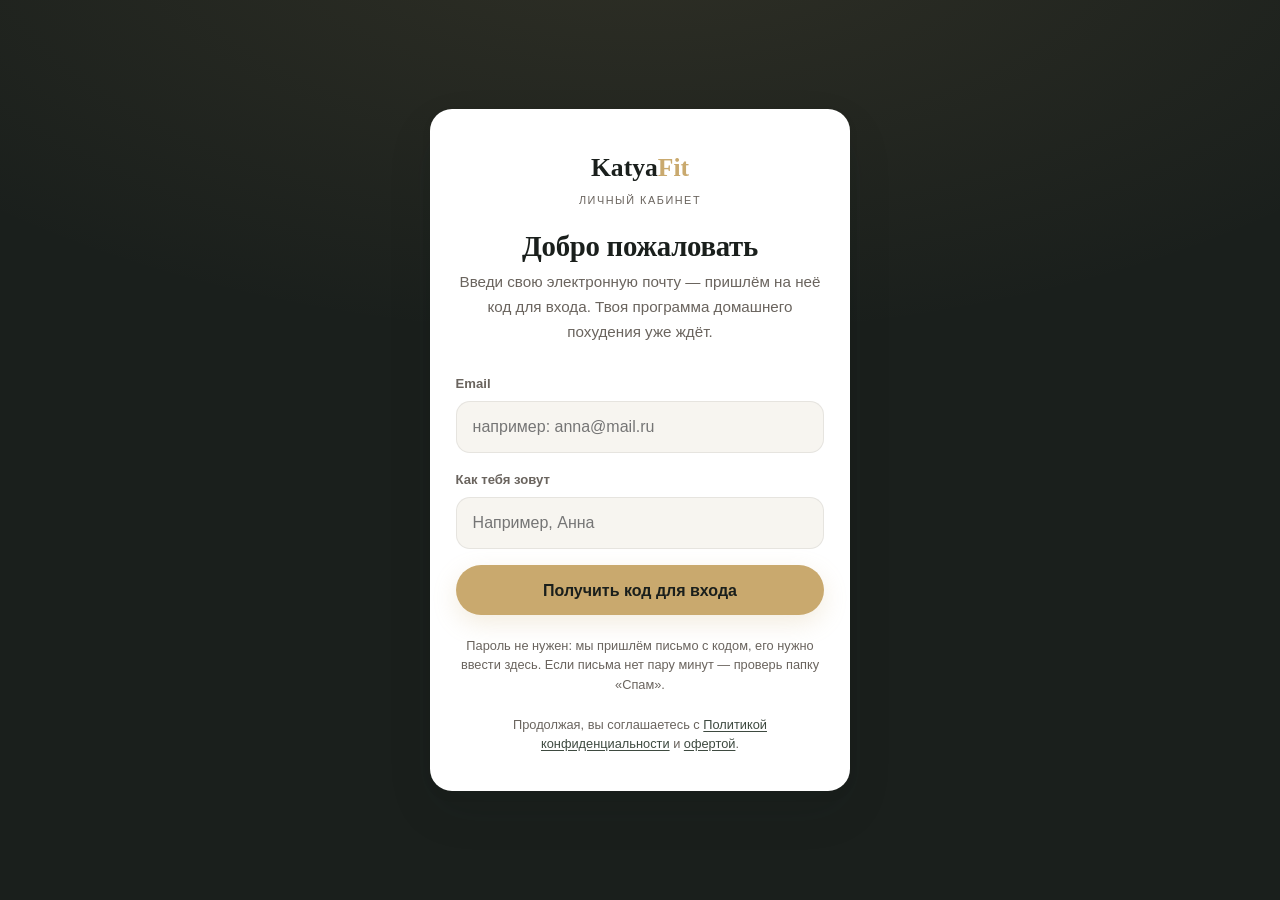
==== dashboard.html @ eb05af16 "Deploy cabinet from 3b69172" ====
<!DOCTYPE html>
<html lang="ru">
<head>
    <meta charset="UTF-8">
    <meta name="viewport" content="width=device-width, initial-scale=1.0, viewport-fit=cover">
    <!-- Безопасность: при переезде на GitHub Pages пропали HTTP-заголовки CF (свои там нельзя) -> максимум возвращаем мета-тегами + фрейм-бастером. Детали: docs/МИГРАЦИЯ-ХОСТИНГА.md §13.1 -->
    <meta http-equiv="Content-Security-Policy" content="default-src 'self'; script-src 'self' 'unsafe-inline'; style-src 'self' https://fonts.googleapis.com 'unsafe-inline'; font-src 'self' https://fonts.gstatic.com; img-src 'self' data: blob: https://sxktnpupxcslzjrhisyw.supabase.co; connect-src 'self' https://sxktnpupxcslzjrhisyw.supabase.co wss://sxktnpupxcslzjrhisyw.supabase.co https://*.ingest.de.sentry.io; frame-ancestors 'none'; base-uri 'self'; form-action 'self'; object-src 'none'">
    <meta name="referrer" content="strict-origin-when-cross-origin">
    <script src="js/frame-buster.js?v=0.6.73"></script>
    <meta name="robots" content="noindex, nofollow">
    <meta name="theme-color" content="#1a1f1c">
    <link rel="icon" href="favicon.svg?v=0.6.73" type="image/svg+xml">
    <link rel="apple-touch-icon" href="apple-touch-icon.png?v=0.6.73">
    <link rel="manifest" href="manifest.webmanifest?v=0.6.73">
    <meta name="mobile-web-app-capable" content="yes">
    <meta name="apple-mobile-web-app-capable" content="yes">
    <meta name="apple-mobile-web-app-status-bar-style" content="black-translucent">
    <meta name="apple-mobile-web-app-title" content="KatyaFit">
    <title>Моя программа · Личный кабинет KatyaFit</title>
    <link rel="preconnect" href="https://fonts.googleapis.com">
    <link rel="preconnect" href="https://fonts.gstatic.com" crossorigin>
    <link href="https://fonts.googleapis.com/css2?family=Cormorant+Garamond:wght@600;700&family=Inter:wght@300;400;500;600;700&family=Plus+Jakarta+Sans:wght@500;600;700&display=swap" rel="stylesheet">
    <link rel="stylesheet" href="css/tokens.css?v=0.6.73">
    <link rel="stylesheet" href="css/cabinet.css?v=0.6.73">
</head>
<body>
    <header class="topbar">
        <div class="container topbar__inner">
            <a class="brand" href="dashboard.html">
                <span class="brand__logo">Katya<b>Fit</b></span>
                <span class="brand__sub">Кабинет</span>
            </a>
            <div class="topbar__user">
                <span class="avatar" data-user-avatar>К</span>
                <span class="is-skel" data-user-name></span>
                <a href="#" class="topbar__logout" data-logout>Выйти</a>
            </div>
        </div>
    </header>

    <main class="dash">
        <div class="container">
            <section class="dash-hero">
                <div class="dash-hero__greet">
                    <h1>Привет, <span class="accent is-skel" data-user-name></span>!</h1>
                    <p>Программа домашнего похудения · 4 недели</p>
                </div>
                <div class="progress-block">
                    <div class="progress-meta">
                        <span>Прогресс программы</span>
                        <span><b data-progress-done>0</b> из 28 дней</span>
                    </div>
                    <div class="progress-bar"><div class="progress-bar__fill" data-progress-fill style="width:0%"></div></div>
                    <div class="progress-stats">
                        <div class="stat"><b data-stat-done>0</b>дней пройдено</div>
                        <div class="stat"><b data-stat-workouts>0/12</b>тренировок</div>
                    </div>
                </div>
            </section>

            <div data-tier-slot></div>
            <div data-measure-slot></div>
            <div data-continue-slot><div class="skel-block skel-today" aria-hidden="true"></div></div>

            <div class="section-head">
                <h2>Календарь программы</h2>
                <span class="hint">Новый день открывается, когда завершишь текущий</span>
            </div>
            <div data-weeks><div class="skel-block skel-cal" aria-hidden="true"></div></div>

            <footer class="dash-foot">
                <div data-pwa-slot></div>
                <div data-measure-bottom></div>
                <!-- Вопрос по программе → личный Telegram Кати (тот же адрес, что и апгрейд тарифа) -->
                <a class="report-link" href="https://t.me/kkatyafit" target="_blank" rel="noopener">
                    <svg width="16" height="16" viewBox="0 0 24 24" fill="none" stroke="currentColor" stroke-width="1.6" stroke-linecap="round" stroke-linejoin="round" aria-hidden="true">
                        <path d="M21.5 3.5 2.8 10.7c-.9.35-.85 1.6.05 1.9l4.7 1.5 1.8 5.6c.3.85 1.4.95 1.85.2l2.4-3.9 4.9 3.6c.7.5 1.7.1 1.85-.75L22.9 4.6c.15-.85-.7-1.5-1.4-1.1z"/><path d="M7.55 14.1 19.5 6"/>
                    </svg>
                    Вопрос по программе? Написать Кате
                </a>
                <button type="button" class="report-link" data-report-open>
                    <svg width="16" height="16" viewBox="0 0 24 24" fill="none" stroke="currentColor" stroke-width="1.6" stroke-linecap="round" stroke-linejoin="round" aria-hidden="true">
                        <path d="M12 9v4"/><path d="M12 17h.01"/>
                        <path d="M10.3 3.9 1.8 18a2 2 0 0 0 1.7 3h17a2 2 0 0 0 1.7-3L13.7 3.9a2 2 0 0 0-3.4 0z"/>
                    </svg>
                    Что-то не работает? Сообщить
                </button>
            </footer>
        </div>
    </main>

    <!-- Окно «продолжить / начать заново» -->
    <div class="sheet-overlay" data-resume>
        <div class="sheet resume-card" role="dialog" aria-modal="true" aria-labelledby="resume-title">
            <div class="sheet__grab"></div>
            <div class="emo">👋</div>
            <h2 id="resume-title">С возвращением!</h2>
            <p data-resume-text>Тебя не было несколько дней.</p>
            <button class="btn btn--gold btn--block" data-resume-continue>Продолжить</button>
            <button class="btn btn--ghost btn--block" data-resume-restart>Начать программу заново</button>
        </div>
    </div>

    <!-- Шторка замеров (старт / финал) -->
    <div class="sheet-overlay" data-measure-sheet>
        <div class="sheet" role="dialog" aria-modal="true" aria-labelledby="measure-title">
            <div class="sheet__grab"></div>
            <button class="sheet__close" data-measure-close aria-label="Закрыть">✕</button>
            <h2 id="measure-title" data-measure-title>Замеры до старта</h2>
            <p class="sheet-sub" data-measure-sub>Заполни что знаешь — все поля по желанию. Через 28 дней сравним с этими цифрами.</p>
            <form data-measure-form novalidate>
                <p class="sheet-err" data-measure-err hidden></p>
                <div class="measure-grid"></div>
                <div class="activity-pick" data-activity-pick hidden></div>
                <label class="photo-drop" data-measure-photo>
                    <input type="file" accept="image/*" hidden data-measure-photo-input>
                    <span class="ph-ic">📷</span>
                    <span class="ph-hint" data-measure-photo-hint>Фото на память — по желанию</span>
                    <span class="ph-note">Из галереи или с камеры. Если камера чёрная — выбери готовое фото или включи доступ к камере в настройках телефона.</span>
                    <span class="ph-change">Заменить фото</span>
                </label>
                <label class="consent-check" data-consent-block hidden>
                    <input type="checkbox" data-consent-input>
                    <span>Даю согласие на обработку персональных данных (в т.ч. возраст, рост, вес, фото)
                        согласно <a href="privacy.html" target="_blank" rel="noopener">Политике конфиденциальности</a>
                        и принимаю условия <a href="oferta.html" target="_blank" rel="noopener">оферты</a>.</span>
                </label>
                <div class="sheet-actions">
                    <button type="submit" class="btn btn--gold btn--block">Сохранить замеры</button>
                    <button type="button" class="sheet-skip" data-measure-skip>Позже</button>
                </div>
            </form>
        </div>
    </div>

    <!-- Шторка «Сообщить о проблеме» -->
    <div class="sheet-overlay" data-report-sheet>
        <div class="sheet" role="dialog" aria-modal="true" aria-labelledby="report-title">
            <div class="sheet__grab"></div>
            <button class="sheet__close" data-report-close aria-label="Закрыть">✕</button>
            <div data-report-intro>
                <h2 id="report-title">Что-то не так?</h2>
                <p class="sheet-sub">Опиши, что не работает или выглядит странно — Катя увидит и починим. Спасибо, что помогаешь!</p>
            </div>
            <form data-report-form novalidate>
                <textarea class="report-text" data-report-text rows="4" maxlength="800"
                          placeholder="Например: не сохраняются замеры / не открывается день / кнопка не нажимается…"></textarea>
                <div class="sheet-actions">
                    <button type="submit" class="btn btn--gold btn--block">Отправить</button>
                    <button type="button" class="sheet-skip" data-report-close>Отмена</button>
                </div>
            </form>
            <div class="sheet-done" data-report-done hidden>
                <div class="emo">🙌</div>
                <h2>Спасибо!</h2>
                <p>Сообщение ушло. Мы посмотрим и исправим.</p>
                <button type="button" class="btn btn--gold btn--block" data-report-close>Закрыть</button>
            </div>
        </div>
    </div>

    <script src="js/vendor/supabase.js?v=0.6.73"></script>
    <script src="js/vendor/sentry.js?v=0.6.73"></script>
    <script src="js/sentry-init.js?v=0.6.73"></script>
    <script src="js/supabase.js?v=0.6.73"></script>
    <script src="js/error-report.js?v=0.6.73"></script>
    <script src="js/program-data.js?v=0.6.73"></script>
    <script src="js/nutrition-data.js?v=0.6.73"></script>
    <script src="js/app.js?v=0.6.73"></script>
    <script>
        (async () => {
            if (!(await requireAuth())) return;
            initTopbar();

            // Экранируем и кавычки: escapeHtml используется в т.ч. в атрибутах (value="…").
            function escapeHtml(s){ const d=document.createElement('div'); d.textContent=s; return d.innerHTML.replace(/"/g,'&quot;').replace(/'/g,'&#39;'); }

            // Баннер тарифа: мягкая допродажа для пробного/«питания». Полный — без баннера.
            function renderTier() {
                const slot = document.querySelector('[data-tier-slot]');
                if (!slot) return;
                let html = '';
                if (KF.tier === 'trial' && !KF.atTrialWall()) {
                    html = '<div class="tier-note">' +
                        '<span>🎁 <b>Пробный доступ</b> — открыты первые дни программы.</span>' +
                        '<a href="' + KF_UPGRADE_URL + '" target="_blank" rel="noopener">Открыть всю программу →</a></div>';
                } else if (KF.tier === 'nutrition') {
                    html = '<div class="tier-note">' +
                        '<span>🥗 Тариф <b>«Питание»</b> — тренировки доступны в полном.</span>' +
                        '<a href="' + KF_UPGRADE_URL + '" target="_blank" rel="noopener">Добавить тренировки →</a></div>';
                }
                slot.innerHTML = html;
            }

            async function renderContinue() {
                const slot = document.querySelector('[data-continue-slot]');
                if (KF.isFinished()) {
                    // Финал — не тупик: «что дальше» (поддерживающий рацион) + отзыв Кате.
                    // Норма поддержания = TDEE из анкеты (без дефицита −18%).
                    const t = KF.nutritionTargets();
                    const maint = t ? Math.round(t.tdee / 10) * 10 : null;
                    const CHECK = '<svg viewBox="0 0 24 24" fill="none" stroke="currentColor" stroke-width="2.2" stroke-linecap="round" stroke-linejoin="round"><path d="M5 12.5l4.5 4.5L19 7.5"/></svg>';
                    slot.innerHTML =
                        '<div class="finish-banner"><div class="emo">🎉</div>' +
                        '<h2>Программа пройдена!</h2>' +
                        '<p>Все 28 дней позади. Ты большая молодец — так держать!</p></div>' +
                        '<div class="finish-next">' +
                            '<h3>Что дальше — как удержать результат</h3>' +
                            '<ul>' +
                                '<li>' + CHECK + '<span>Переходи на <b>поддерживающий рацион</b>: питайся так же, как в программе, но уже без снижения калорий' +
                                    (maint ? ' — твоя норма теперь ≈ <b>' + maint + ' ккал</b> в день' : '') + '.</span></li>' +
                                '<li>' + CHECK + '<span>Белок в каждом приёме пищи и одна вкусняшка в день (те самые 20%) остаются — это и есть жизнь после программы.</span></li>' +
                                '<li>' + CHECK + '<span>Привычки не бросаем: вода, шаги, сон до 23:00 — они держат результат лучше любой диеты.</span></li>' +
                                '<li>' + CHECK + '<span>Взвешивайся раз в неделю. Вернулись +1–2 кг? Просто возвращаешься к плану на неделю-другую.</span></li>' +
                            '</ul>' +
                            '<a class="btn btn--gold btn--block" href="' + KF_KATYA_TG + '" target="_blank" rel="noopener">Поделиться результатом с Катей</a>' +
                            '<p class="finish-next__sub">Напиши, как прошли твои 4 недели — твой отзыв поможет другим девушкам решиться 💛</p>' +
                        '</div>';
                    return;
                }
                // Пробный пройден до конца → «стена» с предложением открыть полный доступ.
                if (KF.atTrialWall()) {
                    slot.innerHTML =
                        '<div class="upsell-card"><div class="emo">🚀</div>' +
                        '<h2>Пробные дни пройдены!</h2>' +
                        '<p>Ты попробовала программу. Дальше — все 28 дней с тренировками и питанием.</p>' +
                        '<a class="btn btn--gold btn--block" href="' + KF_UPGRADE_URL + '" target="_blank" rel="noopener">Открыть полный доступ</a></div>';
                    return;
                }
                const n = KF.activeDay();
                // Активный день всегда открыт (n <= progress_day) — контент берём с
                // сервера, но с таймаутом: зависший запрос (флаки-сеть до Supabase)
                // не должен оставлять карточку скелетоном. Фолбэк рисует «День N»
                // из локальной программы — настоящий замок всё равно на странице дня.
                const d = await Promise.race([
                    KF.getDay(n).catch(() => null),
                    new Promise(res => setTimeout(() => res(null), 8000)),
                ]);
                const meta = TYPE_META[(d && d.type) || PROGRAM[n - 1].type];
                const title = (d && d.title) || ('День ' + n);
                const metaText = (d && d.type === 'workout' && d.workout) ? (meta.tag + ' · ' + escapeHtml(d.workout.dur)) : meta.tag;
                // Ничего ещё не пройдено → «Начинаем», иначе «Продолжаем».
                const fresh = KF.completedCount() === 0;
                slot.innerHTML =
                    '<a class="today-card" href="day.html?day=' + n + '">' +
                        '<div><div class="today-card__label">' + (fresh ? 'Начинаем' : 'Продолжаем') + '</div>' +
                        '<div class="today-card__title">День ' + n + ' · ' + escapeHtml(title) + '</div>' +
                        '<div class="today-card__meta">' + metaText + '</div></div>' +
                        '<span class="btn btn--gold">' + (fresh ? 'Начать день →' : 'Открыть день →') + '</span>' +
                    '</a>';
            }

            function renderProgress() {
                const done = KF.completedCount();
                document.querySelector('[data-progress-done]').textContent = done;
                document.querySelector('[data-progress-fill]').style.width = (done / 28 * 100) + '%';
                document.querySelector('[data-stat-done]').textContent = done;
                document.querySelector('[data-stat-workouts]').textContent = KF.workoutsCompleted() + '/12';
            }

            function renderWeeks() {
                const host = document.querySelector('[data-weeks]');
                const activeWeek = Math.ceil(KF.activeDay() / 7);
                const typeCount = (w, t) => PROGRAM.filter(d => d.week === w && d.type === t).length;

                const ICON_CHECK = '<svg viewBox="0 0 24 24" fill="none" stroke="currentColor" stroke-width="2.4" stroke-linecap="round" stroke-linejoin="round"><path d="M5 12.5l4.5 4.5L19 7.5"/></svg>';
                const ICON_LOCK = '<svg viewBox="0 0 24 24" fill="none" stroke="currentColor" stroke-width="1.8" stroke-linecap="round" stroke-linejoin="round"><rect x="5.5" y="10.5" width="13" height="9" rx="2"/><path d="M8.2 10.5V8a3.8 3.8 0 0 1 7.6 0v2.5"/></svg>';
                const ICON_CART = '<svg viewBox="0 0 24 24" fill="none" stroke="currentColor" stroke-width="1.8" stroke-linecap="round" stroke-linejoin="round"><path d="M3 4.5h2l2.3 11.7a1.5 1.5 0 0 0 1.5 1.2h8.7a1.5 1.5 0 0 0 1.5-1.2L21 8.5H6"/><circle cx="9.5" cy="20.3" r="1.2"/><circle cx="17.3" cy="20.3" r="1.2"/></svg>';

                // Список покупок недели: агрегат меню из nutrition-data.js. Показываем,
                // только если тариф открывает неделю целиком (список раскрывает её меню),
                // — триал (дни 1–3) недельный список не видит, как и план питания дней 4+.
                function shoppingHtml(w) {
                    if (typeof nutritionShopping !== 'function' || KF.tierMaxDay() < w * 7) return '';
                    const s = nutritionShopping(w);
                    if (!s) return '';
                    // «Скопировать» — СВЕРХУ (просьба владельца): список длинный, кнопка
                    // в конце не находилась. Иконка + span-лейбл (фидбек меняет только span).
                    // Обучающий текст — за раскрывашкой «?» (просьба владельца 10.07.2026).
                    let body = '<details class="qa"><summary class="qa__q"><span class="qa__ic" aria-hidden="true">?</span>Как пользоваться списком?</summary>' +
                        '<div class="qa__body">' +
                        '<p><b>Это все продукты на неделю вперёд</b> — всё меню недели сложено в один список. Один поход в магазин, и неделя закрыта.</p>' +
                        '<p><b>Два вида списка.</b> Кнопки «По категориям» и «По дням» переключают вид. «По категориям» — привычный список для магазина: продукты всей недели сложены по отделам, с общим весом. «По дням» — те же продукты, но разложенные по дням недели, с весом на каждый приём. Названия блюд намеренно скрыты: что именно приготовишь, узнаешь уже на странице дня — маленькая интрига, чтобы было интереснее.</p>' +
                        '<p><b>Не любишь какой-то продукт?</b> Открой вид «По дням» — видно, в какой день и в какой приём (завтрак, обед или ужин) идёт каждый продукт. Например, не ешь рыбу во вторник на ужин — понятно, какой приём это касается: открой этот день, нажми «Заменить» у нужного приёма, а продукт просто не покупай.</p>' +
                        '<p><b>Вес — как в плане:</b> мясо и рыба посчитаны сырыми, крупы — сухими. Бери с небольшим запасом — часть уйдёт при чистке и готовке.</p>' +
                        '<p><b>Отмечай купленное</b> (в виде «По категориям»). Нажми на строку — она вычеркнется, отметка сохранится в телефоне. Вверху появится счётчик «N из M», внизу — кнопка «Сбросить отметки» к следующей закупке.</p>' +
                        '<p><b>Кнопка «Скопировать список»</b> копирует ещё не купленные продукты — можно вставить их в сообщение или в заметки телефона.</p>' +
                        '<p><b>Чего в списке нет:</b> свободных приёмов (читмилов) и вкусняшек из таблиц замен — их докупай по желанию.</p>' +
                        '</div></details>' +
                        '<button type="button" class="shop__copy" data-shop-copy>' +
                        '<svg width="14" height="14" viewBox="0 0 24 24" fill="none" stroke="currentColor" stroke-width="1.8" stroke-linecap="round" stroke-linejoin="round" aria-hidden="true"><rect x="9" y="9" width="11" height="11" rx="2"/><path d="M5 15H4a2 2 0 0 1-2-2V4a2 2 0 0 1 2-2h9a2 2 0 0 1 2 2v1"/></svg>' +
                        '<span>Скопировать список</span></button>';
                    // Два вида списка (11.07.2026): «По категориям» — привычный агрегат
                    // по отделам магазина с отметками «куплено»; «По дням» — те же
                    // продукты по дням недели, но БЕЗ названий блюд (интрига: что за
                    // блюдо получится — сюрприз до страницы дня; просьба владельца
                    // 11.07.2026 — «нужна интрига, блюда должны быть неизвестны»).
                    body += '<div class="shop-view">' +
                        '<button type="button" class="shop-view__btn" data-shop-view="cat">По категориям</button>' +
                        '<button type="button" class="shop-view__btn" data-shop-view="days">По дням</button></div>';
                    body += '<div data-shop-cat>';
                    s.groups.forEach(g => {
                        body += '<div class="shop-group"><div class="shop-group__h">' + escapeHtml(g.t) + '</div><ul class="shop-items">' +
                            g.items.map(it =>
                                '<li><label class="shop-it"><input type="checkbox" data-shop-item="' + escapeHtml(it[0]) + '">' +
                                '<span class="box"><svg viewBox="0 0 24 24" fill="none" stroke="currentColor" stroke-width="3.2" stroke-linecap="round" stroke-linejoin="round"><path d="M5 12.5l4.2 4.2L19 7.5"/></svg></span>' +
                                '<span class="n">' + escapeHtml(it[0]) + '</span><span class="q">' + escapeHtml(it[1]) + '</span></label></li>'
                            ).join('') + '</ul></div>';
                    });
                    if (s.note) body += '<p class="shop__note">' + escapeHtml(s.note) + '</p>';
                    body += '<button type="button" class="shop__reset" data-shop-reset hidden>Сбросить отметки</button></div>';
                    body += '<div data-shop-days hidden>' + shoppingByDayHtml(w) + '</div>';
                    return '<summary><span class="ic">' + ICON_CART + '</span>Список покупок на неделю' +
                        '<span class="shop__cnt" data-shop-cnt hidden></span></summary>' +
                        '<div class="shop__body">' + body + '</div>';
                }

                // Вид «по дням»: день недели → приёмы (завтрак/обед/ужин) → продукты
                // с весом, БЕЗ названий блюд (интрига — просьба владельца 11.07.2026:
                // продукты видны, а какое блюдо получится — сюрприз до страницы дня).
                // Продукты берутся РОВНО из текста приёма (nutritionShoppingByDay в
                // nutrition-data.js) — граммовки совпадают с рецептом по построению.
                function shoppingByDayHtml(w) {
                    if (typeof nutritionShoppingByDay !== 'function') return '';
                    const DOW = ['Понедельник', 'Вторник', 'Среда', 'Четверг', 'Пятница', 'Суббота', 'Воскресенье'];
                    // Интрига (11.07.2026): из строки-продукта убираем СПОСОБ приготовления
                    // («запечённое/отварная/тушёное/на пару/гриль…») — остаётся сырой
                    // продукт + вес: «Куриное филе (170 г сырой)», а не «…запечённое».
                    // Вес и сам продукт не трогаем (для магазина так даже правильнее);
                    // рецепт на странице дня остаётся полным (там nutritionMealParts как есть).
                    const COOK = ['запечённые', 'запечённых', 'запечённое', 'запечённая', 'запечённый',
                        'отварные', 'отварных', 'отварное', 'отварная', 'отварной',
                        'варёные', 'варёных', 'варёное', 'варёная', 'варёный',
                        'тушёные', 'тушёных', 'тушёное', 'тушёная', 'тушёный',
                        'обжаренные', 'обжаренное', 'жареные', 'жареное', 'жареная',
                        'приготовленные', 'приготовленное', 'паровые', 'паровое',
                        'гриль', 'на пару', 'на гриле без масла', 'в специях'];
                    function hideRecipe(s) {
                        let out = s;
                        COOK.forEach(function (wd) {
                            const re = new RegExp('(^|\\s)' + wd.replace(/[-\/\\^$*+?.()|[\]{}]/g, '\\$&') + '(?=\\s|\\(|,|;|$)', 'gi');
                            out = out.replace(re, '$1');
                        });
                        out = out.replace(/\s{2,}/g, ' ').replace(/\s+\(/g, ' (').trim();
                        return out ? out.charAt(0).toUpperCase() + out.slice(1) : out;
                    }
                    // Имя дня недели крупно шрифтом бренда + бейдж «День N» справа,
                    // у каждого приёма — цветной бейдж слота (Обед/Ужин/…). Название
                    // блюда (m.name) НЕ выводим — только слот и его продукты с весом.
                    let html = '';
                    nutritionShoppingByDay(w).forEach((d, i) => {
                        let meals = '';
                        d.meals.forEach(m => {
                            const slot = '<span class="shop-meal__slot">' + escapeHtml(m.slot) + '</span>';
                            if (m.cheat) {
                                // Читмил — блюда и так нет (свободный ужин), продукты по желанию.
                                meals += '<div class="shop-meal shop-meal--free"><div class="shop-meal__h">' + slot +
                                    '<i>свободный приём — по желанию</i></div></div>';
                                return;
                            }
                            meals += '<div class="shop-meal"><div class="shop-meal__h">' + slot +
                                (m.treat ? '<i>слот 20%</i>' : '') + '</div><ul class="shop-meal__list">' +
                                m.parts.map(p => '<li>' + escapeHtml(hideRecipe(p)) + '</li>').join('') + '</ul></div>';
                        });
                        html += '<div class="shop-day"><div class="shop-day__h">' +
                            '<span class="shop-day__dow">' + DOW[i] + '</span>' +
                            '<span class="shop-day__num">День ' + d.day + '</span></div>' + meals + '</div>';
                    });
                    return html + '<p class="shop__note">Продукты разложены по дням недели — видно, что покупать и готовить в какой день. А какое именно блюдо получится — узнаешь уже на странице дня: пусть будет маленькая интрига. Не ешь какой-то продукт? Видно, в какой день и приём он идёт — открой этот день и нажми «Заменить». Отметки «куплено» — в виде «По категориям».</p>';
                }

                // Отметки «куплено»: живут в localStorage по неделе (ключ — название
                // продукта, чтобы отметки пережили правки порядка строк меню).
                function wireShopping(shop, w) {
                    const LS = 'kf_shop_w' + w;
                    let bought = [];
                    try { bought = JSON.parse(localStorage.getItem(LS) || '[]'); } catch (e) { bought = []; }
                    if (!Array.isArray(bought)) bought = [];
                    const boxes = Array.prototype.slice.call(shop.querySelectorAll('[data-shop-item]'));
                    const cnt = shop.querySelector('[data-shop-cnt]');
                    const reset = shop.querySelector('[data-shop-reset]');
                    function paint() {
                        let done = 0;
                        boxes.forEach(cb => {
                            const on = bought.indexOf(cb.dataset.shopItem) !== -1;
                            cb.checked = on;
                            cb.closest('li').classList.toggle('is-bought', on);
                            if (on) done++;
                        });
                        if (cnt) { cnt.textContent = done + ' из ' + boxes.length; cnt.hidden = !done; }
                        if (reset) reset.hidden = !done;
                    }
                    shop.addEventListener('change', (ev) => {
                        const cb = ev.target.closest('[data-shop-item]');
                        if (!cb) return;
                        const name = cb.dataset.shopItem;
                        bought = bought.filter(x => x !== name);
                        if (cb.checked) bought.push(name);
                        try { localStorage.setItem(LS, JSON.stringify(bought)); } catch (e) { /* приватный режим — отметки не переживут перезагрузку */ }
                        paint();
                    });
                    if (reset) reset.addEventListener('click', () => {
                        bought = [];
                        try { localStorage.removeItem(LS); } catch (e) {}
                        paint();
                    });
                    // «Скопировать список» — отправить мужу/себе в заметки. Копируем
                    // только НЕ купленное (вычеркнутое уже в корзине); всё куплено — так и говорим.
                    const copyBtn = shop.querySelector('[data-shop-copy]');
                    if (copyBtn) copyBtn.addEventListener('click', async () => {
                        const lines = ['Список покупок — неделя ' + w + ' (KatyaFit)'];
                        shop.querySelectorAll('.shop-group').forEach(g => {
                            const items = [];
                            g.querySelectorAll('li').forEach(li => {
                                if (li.classList.contains('is-bought')) return;
                                items.push('• ' + li.querySelector('.n').textContent + ' — ' + li.querySelector('.q').textContent);
                            });
                            if (items.length) lines.push('', g.querySelector('.shop-group__h').textContent + ':', items.join('\n'));
                        });
                        const lbl = copyBtn.querySelector('span') || copyBtn;
                        const flash = (txt) => {
                            lbl.textContent = txt;
                            setTimeout(() => { lbl.textContent = 'Скопировать список'; }, 2000);
                        };
                        if (lines.length === 1) { flash('Всё уже куплено 🎉'); return; }
                        const text = lines.join('\n');
                        let ok = false;
                        try { await navigator.clipboard.writeText(text); ok = true; } catch (e) {
                            // Старый браузер/без разрешения — фолбэк через скрытый textarea.
                            const ta = document.createElement('textarea');
                            ta.value = text; ta.style.cssText = 'position:fixed;opacity:0';
                            document.body.appendChild(ta); ta.select();
                            try { ok = document.execCommand('copy'); } catch (e2) {}
                            ta.remove();
                        }
                        flash(ok ? 'Скопировано ✓' : 'Не получилось скопировать');
                    });
                    // Переключатель «По категориям / По дням». Выбор общий для всех
                    // недель и переживает перезагрузку (kf_shop_view); «Скопировать»
                    // прячем в виде «по дням» — она копирует категории.
                    const viewBtns = Array.prototype.slice.call(shop.querySelectorAll('[data-shop-view]'));
                    const catBox = shop.querySelector('[data-shop-cat]');
                    const daysBox = shop.querySelector('[data-shop-days]');
                    let view = 'cat';
                    try { if (localStorage.getItem('kf_shop_view') === 'days') view = 'days'; } catch (e) {}
                    function paintView() {
                        viewBtns.forEach(b => b.classList.toggle('is-active', b.dataset.shopView === view));
                        if (catBox) catBox.hidden = view !== 'cat';
                        if (daysBox) daysBox.hidden = view !== 'days';
                        if (copyBtn) copyBtn.hidden = view !== 'cat';
                    }
                    viewBtns.forEach(b => b.addEventListener('click', () => {
                        view = b.dataset.shopView;
                        try { localStorage.setItem('kf_shop_view', view); } catch (e) {}
                        paintView();
                    }));
                    paintView();
                    paint();
                }

                const tabs = document.createElement('div');
                tabs.className = 'cal-tabs';
                const track = document.createElement('div');
                track.className = 'cal-track';

                for (let w = 1; w <= 4; w++) {
                    const weekDays = PROGRAM.filter(d => d.week === w);
                    const doneInWeek = weekDays.filter(d => KF.isCompleted(d.n)).length;
                    const weekDone = doneInWeek === weekDays.length;

                    const tab = document.createElement('button');
                    tab.className = 'cal-tab' + (w === activeWeek ? ' is-active' : '') + (weekDone ? ' is-done' : '');
                    tab.dataset.week = w;
                    tab.innerHTML = 'Неделя ' + w +
                        '<span class="cal-tab__count">' + (weekDone ? ICON_CHECK : doneInWeek + '/' + weekDays.length) + '</span>';
                    tabs.appendChild(tab);

                    const slide = document.createElement('section');
                    slide.className = 'cal-week';
                    slide.dataset.week = w;
                    slide.innerHTML =
                        '<div class="cal-week__head">' +
                            '<div class="cal-week__title">Неделя ' + w + '</div>' +
                            '<div class="cal-week__progress">' + doneInWeek + ' / ' + weekDays.length + ' дней</div>' +
                        '</div>' +
                        '<div class="cal-week__sub">' +
                            typeCount(w, 'workout') + ' трен. · ' + typeCount(w, 'recovery') + ' восст. · ' + typeCount(w, 'rest') + ' отдых' +
                        '</div>';
                    const grid = document.createElement('div');
                    grid.className = 'days-grid';
                    weekDays.forEach(d => {
                        const st = dayState(d.n);
                        const m = TYPE_META[d.type];
                        const cell = document.createElement(st === 'locked' ? 'div' : 'a');
                        cell.className = 'day-cell day-cell--' + st;
                        if (st !== 'locked') cell.href = 'day.html?day=' + d.n;
                        cell.setAttribute('aria-label', 'День ' + d.n + ' — ' + (st === 'done' ? 'пройден' : st === 'today' ? 'текущий' : 'закрыт'));
                        cell.innerHTML =
                            (st === 'done' ? '<span class="badge-ic">' + ICON_CHECK + '</span>' : '') +
                            (st === 'locked' ? '<span class="badge-ic">' + ICON_LOCK + '</span>' : '') +
                            '<span class="day-cell__num">' + d.n + '</span>' +
                            '<span class="day-cell__icon day-cell__icon--' + d.type + '">' + m.icon + '</span>' +
                            '<span class="day-cell__tag">' + (m.short || m.tag) + '</span>';
                        grid.appendChild(cell);
                    });
                    slide.appendChild(grid);
                    // Список покупок недели дорисовывается АСИНХРОННО ниже (данные
                    // питания под серверным замком): сетка дней не ждёт сеть.
                    track.appendChild(slide);
                }

                host.innerHTML = '';
                host.appendChild(tabs);
                host.appendChild(track);

                // Списки покупок требуют данных питания (сервер, тарифный замок,
                // ?v=0.6.73). Грузим ПОСЛЕ отрисовки календаря — сеть не держит
                // сетку (урок 0.6.60) — и наполняем шторки недель. Сбой/таймаут
                // загрузки → списки просто не появятся (мягкая деградация).
                KF.loadNutrition({ days: 'all', reference: true }).then(() => {
                    for (let w = 1; w <= 4; w++) {
                        const slide = track.querySelector('.cal-week[data-week="' + w + '"]');
                        if (!slide || slide.querySelector('.shop')) continue;
                        const shopHtml = shoppingHtml(w);
                        if (!shopHtml) continue;
                        const shop = document.createElement('details');
                        shop.className = 'shop';
                        shop.innerHTML = shopHtml;
                        wireShopping(shop, w);
                        slide.appendChild(shop);
                    }
                });

                const slides = Array.from(track.children);
                const tabEls = Array.from(tabs.children);
                const setActive = (w) => tabEls.forEach(t => t.classList.toggle('is-active', +t.dataset.week === w));

                function focusWeek(w, smooth) {
                    const slide = slides[w - 1];
                    if (!slide) return;
                    const left = slide.getBoundingClientRect().left - track.getBoundingClientRect().left + track.scrollLeft;
                    track.scrollTo({ left, behavior: smooth ? 'smooth' : 'auto' });
                    setActive(w);
                }

                tabEls.forEach(t => t.addEventListener('click', () => focusWeek(+t.dataset.week, true)));

                // Синхронизация активного таба при свайпе карусели
                let scrollTimer;
                track.addEventListener('scroll', () => {
                    clearTimeout(scrollTimer);
                    scrollTimer = setTimeout(() => {
                        const trackLeft = track.getBoundingClientRect().left;
                        let best = 0, bestDist = Infinity;
                        slides.forEach((s, i) => {
                            const dist = Math.abs(s.getBoundingClientRect().left - trackLeft);
                            if (dist < bestDist) { bestDist = dist; best = i; }
                        });
                        setActive(best + 1);
                    }, 90);
                });

                // Авто-фокус текущей недели при входе. Ждём полной загрузки:
                // на раннем кадре scroll-snap сбрасывает прокрутку к началу.
                const focusActive = () => focusWeek(activeWeek, false);
                if (document.readyState === 'complete') requestAnimationFrame(focusActive);
                else window.addEventListener('load', () => requestAnimationFrame(focusActive));
            }

            // ─── Окно «продолжить / заново» ───
            function maybeOfferResume() {
                if (!KF.shouldOfferResume()) return;
                const overlay = document.querySelector('[data-resume]');
                const n = KF.activeDay();
                overlay.querySelector('[data-resume-text]').innerHTML =
                    'Тебя не было <b>' + KF._sessionGap + ' дн.</b> Хочешь продолжить с <b>Дня ' + n + '</b> или начать программу заново?';
                overlay.querySelector('[data-resume-continue]').textContent = 'Продолжить с Дня ' + n;
                overlay.classList.add('open');
                overlay.querySelector('[data-resume-continue]').addEventListener('click', () => {
                    KF.touch(); overlay.classList.remove('open');
                });
                const restartBtn = overlay.querySelector('[data-resume-restart]');
                restartBtn.addEventListener('click', async () => {
                    if (!confirm('Начать программу заново? Весь прогресс сбросится с Дня 1.')) return;
                    restartBtn.disabled = true; restartBtn.textContent = 'Сбрасываем…';
                    const r = await KF.reset();
                    if (r && r.ok) { location.reload(); return; }
                    // Сбой сети/сессии: без проверки страница просто перезагрузилась бы,
                    // прогресс остался — а участница решила бы, что «заново» началось.
                    restartBtn.disabled = false; restartBtn.textContent = 'Начать программу заново';
                    alert(r && r.reason === 'auth'
                        ? 'Сессия входа истекла. Нажми «Выйти» и зайди заново по коду из письма.'
                        : 'Не получилось сбросить прогресс — проверь интернет и попробуй ещё раз.');
                });
            }

            // ─── Замеры (старт и финал) ───
            function initMeasure() {
                const slot = document.querySelector('[data-measure-slot]');
                const slotBottom = document.querySelector('[data-measure-bottom]');
                const sheet = document.querySelector('[data-measure-sheet]');
                if (!slot || !sheet) return;
                const form = sheet.querySelector('[data-measure-form]');
                const grid = sheet.querySelector('.measure-grid');
                const activityPick = sheet.querySelector('[data-activity-pick]');
                const photoDrop = sheet.querySelector('[data-measure-photo]');
                const photoInput = sheet.querySelector('[data-measure-photo-input]');
                const photoHint = sheet.querySelector('[data-measure-photo-hint]');
                const consentBlock = sheet.querySelector('[data-consent-block]');
                const consentInput = sheet.querySelector('[data-consent-input]');
                let currentPhase = 'start';
                let photoBlob = null;       // новое сжатое фото к заливке (null = оставить прежнее)
                let previewObjUrl = null;   // временный object-URL превью — освобождаем, чтобы не текла память
                function releasePreviewUrl() { if (previewObjUrl) { URL.revokeObjectURL(previewObjUrl); previewObjUrl = null; } }

                const ICON = '<svg viewBox="0 0 24 24" fill="none" stroke="currentColor" stroke-width="1.8" stroke-linecap="round" stroke-linejoin="round"><rect x="3" y="8" width="18" height="8" rx="2" transform="rotate(-45 12 12)"/><path d="M9.5 6.5l1.4 1.4M12 9l1.4 1.4M14.5 11.5l1.4 1.4"/></svg>';
                const CHECK = '<svg viewBox="0 0 24 24" fill="none" stroke="currentColor" stroke-width="2.2" stroke-linecap="round" stroke-linejoin="round"><path d="M5 12.5l4.5 4.5L19 7.5"/></svg>';
                const ARROW = '<svg viewBox="0 0 24 24" fill="none" stroke="currentColor" stroke-width="2" stroke-linecap="round" stroke-linejoin="round"><path d="M5 12h13M12 6l6 6-6 6"/></svg>';

                function openSheet(phase) {
                    currentPhase = phase || 'start';
                    const eb = sheet.querySelector('[data-measure-err]'); if (eb) eb.hidden = true;
                    const isStart = currentPhase === 'start';
                    // Недельное взвешивание (w1..w3): только вес, без фото/активности —
                    // одна цифра по желанию, для графика динамики.
                    const isWeekly = /^w\d$/.test(currentPhase);
                    sheet.querySelector('[data-measure-title]').textContent = isStart ? 'Анкета участницы'
                        : (isWeekly ? 'Вес после недели ' + currentPhase.slice(1) : 'Финальные замеры');
                    sheet.querySelector('[data-measure-sub]').textContent = isStart
                        ? 'Возраст, рост и вес обязательны — по ним настроим питание. Объёмы и фото «до» — по желанию (по фото в конце покажем результат «до/после»).'
                        : (isWeekly
                            ? 'Запиши вес — и на главной появится график твоей динамики. Хочешь — добавь объёмы: талия и живот часто уходят раньше веса. Взвешивайся утром натощак, как в анкете.'
                            : 'Заполни те же поля, что и в начале, — и увидишь свою разницу за 28 дней.');
                    const m = KF.getMeasurements(currentPhase) || {};
                    const fieldHtml = f =>
                        '<div class="measure-field"><label for="m-' + f.key + '">' + f.label + (isStart && f.required ? ' <span class="req">*</span>' : '') + '</label>' +
                        '<div class="inp-wrap"><input id="m-' + f.key + '" type="number" inputmode="decimal" step="' + f.step + '" min="0" data-mf="' + f.key + '" placeholder="—" value="' + (m[f.key] != null ? escapeHtml(String(m[f.key])) : '') + '">' +
                        '<span class="unit">' + f.unit + '</span></div></div>';
                    if (isWeekly) {
                        // Неделя: вес главным, объёмы (грудь/талия/живот/бёдра) — в свёрнутой
                        // «по желанию». Уже записаны в эту фазу → раскрываем сразу.
                        const vols = MEASURE_FIELDS.filter(f => !f.startOnly && f.key !== 'weight');
                        const volsOpen = vols.some(f => m[f.key] != null);
                        grid.innerHTML = fieldHtml(MEASURE_FIELDS.find(f => f.key === 'weight')) +
                            '<details class="measure-opt"' + (volsOpen ? ' open' : '') + '>' +
                            '<summary>+ Записать и объёмы — по желанию</summary>' +
                            '<div class="measure-opt__grid">' + vols.map(fieldHtml).join('') + '</div></details>';
                    } else {
                        // На финале возраст/рост не спрашиваем (startOnly).
                        grid.innerHTML = MEASURE_FIELDS.filter(f => isStart || !f.startOnly).map(fieldHtml).join('');
                    }
                    // Уровень активности — только в анкете (фаза start), на финале не нужен.
                    // По нему считается дневной бюджет калорий, поэтому даём описания.
                    activityPick.hidden = !isStart;
                    if (isStart) {
                        const cur = activityLevel(m.activity).key;   // прежний выбор или средняя по умолчанию
                        activityPick.innerHTML =
                            '<span class="activity-pick__title">Твоя активность в обычной жизни <span class="req">*</span></span>' +
                            '<span class="activity-pick__sub">Кроме тренировок программы — по ней рассчитаем дневной бюджет калорий.</span>' +
                            ACTIVITY_LEVELS.map(lv =>
                                '<label class="activity-opt' + (lv.key === cur ? ' is-on' : '') + '">' +
                                    '<input type="radio" name="activity" value="' + lv.key + '"' + (lv.key === cur ? ' checked' : '') + '>' +
                                    '<span class="activity-opt__main"><b>' + lv.label + '</b><em>' + lv.desc + '</em></span>' +
                                '</label>'
                            ).join('');
                    } else {
                        activityPick.innerHTML = '';
                    }
                    // Фото: новое не выбрано; показываем уже сохранённое (если есть).
                    // У недельного взвешивания фото нет вовсе — блок прячем.
                    photoBlob = null;
                    photoDrop.hidden = isWeekly;
                    photoHint.innerHTML = isStart
                        ? 'Фото «до» — по желанию<br>в конце сравнишь с финальным'
                        : 'Фото «после» — по желанию<br>увидишь его рядом со стартовым';
                    photoDrop.classList.remove('photo-drop--req');
                    releasePreviewUrl();    // прежнее превью больше не нужно
                    setPhotoPreview(KF.getMeasurePhotoUrl(currentPhase));
                    // Согласие на обработку данных — спрашиваем один раз, в анкете (start).
                    // Уже дано раньше → блок не показываем повторно.
                    consentBlock.hidden = !isStart || KF.consentAccepted();
                    if (consentInput) consentInput.checked = false;
                    // Стартовая анкета обязательна → без «Позже»; кнопка зовёт начать.
                    const skipBtn = sheet.querySelector('[data-measure-skip]'); if (skipBtn) skipBtn.hidden = isStart;
                    const subBtn = form.querySelector('button[type=submit]'); if (subBtn) subBtn.textContent = isStart ? 'Сохранить и начать' : (isWeekly ? 'Сохранить вес' : 'Сохранить замеры');
                    sheet.classList.add('open');
                    document.body.style.overflow = 'hidden';
                }
                function closeSheet() { sheet.classList.remove('open'); document.body.style.overflow = ''; }
                function setPhotoPreview(url) {
                    let img = photoDrop.querySelector('img');
                    if (url) {
                        if (!img) { img = document.createElement('img'); photoDrop.appendChild(img); }
                        img.src = url;
                        photoDrop.classList.add('has-photo');
                    } else {
                        if (img) img.remove();
                        photoDrop.classList.remove('has-photo');
                    }
                }
                // Сжатие фото до ~900px → Blob (это «на память», крупнее ежедневного превью).
                function downscalePhoto(file, cb) {
                    const img = new Image(); const url = URL.createObjectURL(file);
                    img.onload = () => {
                        const max = 900, scale = Math.min(1, max / Math.max(img.width, img.height));
                        const cw = Math.round(img.width * scale), ch = Math.round(img.height * scale);
                        const c = document.createElement('canvas'); c.width = cw; c.height = ch;
                        c.getContext('2d').drawImage(img, 0, 0, cw, ch);
                        URL.revokeObjectURL(url);
                        c.toBlob(b => cb(b), 'image/jpeg', 0.82);
                    };
                    img.onerror = () => { URL.revokeObjectURL(url); cb(null); };
                    img.src = url;
                }
                // Подсветка выбранной карточки активности (радио рисуем как карточки).
                activityPick.addEventListener('change', (e) => {
                    if (!e.target.matches('input[name=activity]')) return;
                    activityPick.querySelectorAll('.activity-opt').forEach(o =>
                        o.classList.toggle('is-on', o.querySelector('input').checked));
                });
                photoInput.addEventListener('change', () => {
                    const file = photoInput.files && photoInput.files[0];
                    if (!file) return;
                    downscalePhoto(file, (blob) => {
                        if (!blob) return;
                        photoBlob = blob;
                        releasePreviewUrl();
                        previewObjUrl = URL.createObjectURL(blob);
                        setPhotoPreview(previewObjUrl);
                    });
                });

                // Большая «убедительная» карточка-приглашение
                function heroCard(phase) {
                    const isStart = phase === 'start';
                    // Анкету сделали обязательной не с самого начала проекта: участница могла
                    // уже пройти часть программы без неё. Тогда «чтобы начать» врёт — зовём
                    // «продолжить» и убираем «перед стартом» из текста.
                    const started = isStart && (KF.progressDay > 1 || KF.completedCount() > 0);
                    const title = isStart
                        ? (started ? 'Заполни анкету, чтобы продолжить' : 'Заполни анкету, чтобы начать')
                        : 'Сними финальные замеры';
                    const lead = isStart
                        ? (started
                            ? 'Чтобы настроить твоё питание, заполни анкету: возраст, рост, вес. Фото «до» — по желанию (по нему в конце покажем результат «до/после»). Займёт минуту.'
                            : 'Перед стартом нужны возраст, рост и вес — по ним настроим твоё питание. Фото «до» — по желанию (по нему в конце покажем результат «до/после»). Займёт минуту.')
                        : 'Ты прошла все 28 дней! Запиши замеры сейчас — и сразу увидишь, что изменилось с самого старта.';
                    const bullets = isStart
                        ? ['Возраст, рост и вес (фото «до» — по желанию)', 'По ним рассчитаем твоё питание', 'Сравнение «до и после» в конце программы']
                        : ['Сравним с замерами до старта', 'Увидишь, сколько ушло в сантиметрах', 'Твой личный результат за 28 дней'];
                    // Старт обязателен → без «Позже».
                    const later = isStart ? '' : '<button class="measure-hero__later" data-measure-dismiss="' + phase + '">Позже</button>';
                    return '<div class="measure-hero" id="anketa">' +
                        '<span class="measure-hero__badge">' + (isStart ? 'Обязательно' : 'Рекомендуем') + '</span>' +
                        '<div class="measure-hero__top"><span class="measure-hero__ic">' + ICON + '</span><h3>' + title + '</h3></div>' +
                        '<p class="measure-hero__lead">' + lead + '</p>' +
                        '<ul class="measure-hero__list">' +
                            bullets.map(b => '<li>' + CHECK + '<span>' + b + '</span></li>').join('') +
                        '</ul>' +
                        '<button class="btn btn--gold btn--block" data-measure-open="' + phase + '">' +
                            (isStart ? 'Заполнить анкету' : 'Записать финальные замеры') + '</button>' +
                        later +
                    '</div>';
                }

                // Постоянная сводка «Твои замеры»
                function summaryCard(phase, title, sub) {
                    const m = KF.getMeasurements(phase) || {};
                    let vals = MEASURE_FIELDS.filter(f => m[f.key] != null)
                        .map(f => '<span class="measure-val">' + f.label + ' <b>' + escapeHtml(String(m[f.key])) + ' ' + f.unit + '</b></span>').join('');
                    if (phase === 'start' && m.activity)
                        vals += '<span class="measure-val">Активность <b>' + escapeHtml(activityLevel(m.activity).label) + '</b></span>';
                    const purl = KF.getMeasurePhotoUrl(phase);
                    const thumb = purl ? '<img class="measure-thumb" src="' + purl + '" alt="Фото замеров">' : '';
                    return '<div class="measure-card measure-card--done">' +
                        '<div class="measure-card__head"><span class="measure-card__ic">' + ICON + '</span>' +
                        '<div><h3>' + title + '</h3><p>' + sub + '</p></div></div>' +
                        '<div class="measure-vals">' + vals + '</div>' +
                        thumb +
                        '<button class="measure-edit" data-measure-open="' + phase + '">Изменить</button>' +
                    '</div>';
                }

                // Компактная кнопка-чип «Мои данные и фото» — уезжает в самый низ, когда
                // анкета уже заполнена (чтобы не мозолила глаза). Тап открывает редактирование.
                function chipCard(phase) {
                    return '<button class="measure-chip" data-measure-open="' + phase + '">' +
                        '<span class="measure-chip__ic">' + ICON + '</span>' +
                        '<span class="measure-chip__txt">Мои данные и фото</span>' +
                        '<span class="measure-chip__edit">Изменить' + ARROW + '</span>' +
                    '</button>';
                }

                // Красивое сравнение «до и после»
                function compareCard() {
                    const rows = KF.measureProgress();
                    if (!rows.length) return summaryCard('finish', 'Финальные замеры', 'Записаны.');
                    const w = rows.find(r => r.key === 'weight');
                    const cmLost = rows.filter(r => r.key !== 'weight').reduce((s, r) => s + (r.delta < 0 ? -r.delta : 0), 0);
                    const big = [];
                    if (w && w.delta < 0) big.push('<div class="mc-big"><span>Вес</span><b>−' + Math.abs(w.delta) + ' кг</b></div>');
                    if (cmLost > 0) big.push('<div class="mc-big"><span>Объёмы</span><b>−' + (+cmLost.toFixed(1)) + ' см</b></div>');
                    const headline = big.length ? '<div class="mc-headline">' + big.join('') + '</div>' : '';
                    // Коллаж «до/после» (если есть хотя бы одно фото прогресса).
                    const sUrl = KF.getMeasurePhotoUrl('start'), fUrl = KF.getMeasurePhotoUrl('finish');
                    const cell = (url, cap) => '<figure class="mc-photo">' +
                        (url ? '<img src="' + url + '" alt="' + cap + '">' : '<span class="mc-photo__empty">Нет фото</span>') +
                        '<figcaption>' + cap + '</figcaption></figure>';
                    const photos = (sUrl || fUrl)
                        ? '<div class="mc-photos">' + cell(sUrl, 'До') + cell(fUrl, 'После') + '</div>'
                        : '';
                    const body = rows.map(r => {
                        const cls = r.delta === 0 ? 'is-same' : (r.delta < 0 ? 'is-down' : 'is-up');
                        const txt = r.delta === 0 ? '0 ' + r.unit : (r.delta > 0 ? '+' : '−') + Math.abs(r.delta) + ' ' + r.unit;
                        return '<div class="mc-row">' +
                            '<span class="mc-row__label">' + r.label + '</span>' +
                            '<span class="mc-row__nums"><b>' + r.from + '</b>' + ARROW + '<b>' + r.to + '</b> ' + r.unit + '</span>' +
                            '<span class="mc-delta mc-delta--' + cls + '">' + txt + '</span>' +
                        '</div>';
                    }).join('');
                    return '<div class="measure-compare">' +
                        '<div class="measure-compare__head"><span class="measure-compare__emo">📊</span>' +
                            '<div><h3>Твой результат за 28 дней</h3><p>Сравнение замеров до и после.</p></div></div>' +
                        headline +
                        photos +
                        '<div class="mc-rows">' + body + '</div>' +
                        '<button class="measure-edit" data-measure-open="finish">Изменить финальные замеры</button>' +
                    '</div>';
                }

                // Карточка недельного взвешивания (по желанию): неделя прожита,
                // веса за неё нет. «Позже» гасит до следующей сессии (sessionStorage).
                function weeklyCard(due) {
                    const SCALE = '<svg viewBox="0 0 24 24" fill="none" stroke="currentColor" stroke-width="1.8" stroke-linecap="round" stroke-linejoin="round"><rect x="4" y="4" width="16" height="16" rx="3"/><path d="M8.5 10.5a3.5 3.5 0 0 1 7 0"/><path d="M12 10.5l1.8-1.8"/></svg>';
                    return '<div class="weekly-card">' +
                        '<span class="weekly-card__ic">' + SCALE + '</span>' +
                        '<div class="weekly-card__txt"><h3>Неделя ' + due.week + ' позади!</h3>' +
                        '<p>Запиши вес — по желанию, для графика динамики. Хочешь — добавь и объёмы: талия часто уходит раньше веса.</p></div>' +
                        '<div class="weekly-card__btns">' +
                            '<button class="btn btn--gold" data-measure-open="' + due.phase + '">Записать вес</button>' +
                            '<button class="weekly-card__later" data-measure-dismiss="' + due.phase + '">Позже</button>' +
                        '</div></div>';
                }

                // Мини-график веса: старт → недели → финал (рисуем от 2 точек).
                function weightChartCard() {
                    const pts = KF.weightSeries();
                    if (pts.length < 2) return '';
                    const W = 320, H = 96, padX = 26, padT = 18, padB = 20;
                    const vals = pts.map(p => p.w);
                    const min = Math.min.apply(null, vals), max = Math.max.apply(null, vals);
                    const span = Math.max(0.8, max - min);  // все точки равны → линия не скачет
                    const x = i => padX + i * (W - padX * 2) / (pts.length - 1);
                    const y = v => padT + (max - v) * (H - padT - padB) / span;
                    let line = '', dots = '', labels = '';
                    pts.forEach((p, i) => {
                        const px = +x(i).toFixed(1), py = +y(p.w).toFixed(1);
                        line += (i ? ' ' : '') + px + ',' + py;
                        dots += '<circle cx="' + px + '" cy="' + py + '" r="3.4" class="wc-dot' + (i === pts.length - 1 ? ' wc-dot--last' : '') + '"/>';
                        labels += '<text x="' + px + '" y="' + (py - 7) + '" class="wc-val">' + p.w + '</text>' +
                            '<text x="' + px + '" y="' + (H - 4) + '" class="wc-lbl">' + p.label + '</text>';
                    });
                    const delta = +(vals[vals.length - 1] - vals[0]).toFixed(1);
                    const badge = delta < 0 ? '<b class="down">−' + Math.abs(delta) + ' кг</b>'
                        : (delta > 0 ? '<b class="up">+' + delta + ' кг</b>' : '<b>0 кг</b>');
                    return '<div class="weight-chart">' +
                        '<div class="weight-chart__head"><span>Динамика веса</span>' + badge + '</div>' +
                        '<svg viewBox="0 0 ' + W + ' ' + H + '" role="img" aria-label="График веса по неделям">' +
                            '<polyline class="wc-line" points="' + line + '"/>' + dots + labels +
                        '</svg></div>';
                }

                function render() {
                    const hasStart = KF.hasMeasurements('start');
                    const hasFinish = KF.hasMeasurements('finish');
                    let html = '';      // верхний слот (заметные карточки)
                    let bottom = '';    // нижний слот (компактная кнопка)

                    if (!KF.isFinished()) {
                        // Программа идёт. Стартовая анкета ОБЯЗАТЕЛЬНА (ворота к Дню 1):
                        // не заполнена → большая анкета вверху; заполнена → уезжает в самый
                        // низ компактной кнопкой «Мои данные и фото» (не мозолит глаза).
                        if (KF.anketaComplete()) bottom += chipCard('start');
                        else html += heroCard('start');
                        // Недельное взвешивание (по желанию) + график динамики.
                        const due = KF.weeklyDue();
                        if (due && !KF.measureDismissed(due.phase)) html += weeklyCard(due);
                        html += weightChartCard();
                    } else {
                        // Программа пройдена: показываем результат, просим финальные.
                        if (hasStart && hasFinish) {
                            html += compareCard();
                        } else {
                            if (hasStart) html += summaryCard('start', 'Замеры до старта', 'Сделай финальные — и увидишь разницу.');
                            if (hasFinish) html += summaryCard('finish', 'Финальные замеры', 'Записаны.');
                            else if (KF.measureDismissed('finish')) html += '<div class="measure-mini"><button data-measure-open="finish">+ Записать финальные замеры</button></div>';
                            else html += heroCard('finish');
                        }
                        html += weightChartCard();  // весь путь: старт → недели → финал
                    }

                    slot.innerHTML = html;
                    if (slotBottom) slotBottom.innerHTML = bottom;
                    [slot, slotBottom].forEach(s => {
                        if (!s) return;
                        s.querySelectorAll('[data-measure-open]').forEach(b => b.addEventListener('click', () => openSheet(b.dataset.measureOpen)));
                        s.querySelectorAll('[data-measure-dismiss]').forEach(b => b.addEventListener('click', () => { KF.dismissMeasure(b.dataset.measureDismiss); render(); }));
                    });
                }

                const errBox = form.querySelector('[data-measure-err]');
                const submitBtn = form.querySelector('button[type=submit]');
                form.addEventListener('submit', async (e) => {
                    e.preventDefault();
                    errBox.hidden = true;
                    const isStart = currentPhase === 'start';
                    const data = {};
                    form.querySelectorAll('[data-mf]').forEach(inp => {
                        const v = inp.value.trim();
                        if (v !== '') data[inp.dataset.mf] = v;
                    });
                    // Уровень активности (только в анкете) — для бюджета калорий.
                    const actSel = form.querySelector('input[name=activity]:checked');
                    if (actSel) data.activity = actSel.value;

                    if (isStart) {
                        // Анкета обязательна: возраст/рост/вес. Фото «до» — по желанию.
                        const missing = MEASURE_FIELDS.filter(f => f.required && data[f.key] == null);
                        if (missing.length) {
                            errBox.hidden = false;
                            errBox.textContent = 'Чтобы начать программу, заполни ' + missing.map(f => f.label.toLowerCase()).join(', ') + '.';
                            return;
                        }
                        if (!consentBlock.hidden && consentInput && !consentInput.checked) {
                            errBox.hidden = false;
                            errBox.textContent = 'Нужно принять условия обработки данных, чтобы продолжить.';
                            return;
                        }
                    } else if (Object.keys(data).length === 0 && !photoBlob) {
                        // Финал по желанию: пустая форма = «Позже» (на сессию).
                        KF.dismissMeasure(currentPhase); closeSheet(); render(); return;
                    } else if (/^w\d$/.test(currentPhase) && data.weight == null) {
                        // Неделя: объёмы записала, а вес — нет. Без веса не построится
                        // график, и карточка «Неделя позади» будет предлагаться снова.
                        errBox.hidden = false;
                        errBox.textContent = 'Запиши и вес — без него не построится график динамики.';
                        return;
                    }

                    submitBtn.disabled = true; submitBtn.textContent = 'Сохраняем…';
                    const res = await KF.saveMeasurements(currentPhase, data, photoBlob);
                    submitBtn.disabled = false;
                    submitBtn.textContent = isStart ? 'Сохранить и начать'
                        : (/^w\d$/.test(currentPhase) ? 'Сохранить вес' : 'Сохранить замеры');
                    if (!res.ok) {
                        // НЕ закрываем шторку — показываем ошибку, цифры не теряются.
                        errBox.hidden = false;
                        errBox.textContent = res.reason === 'auth'
                            ? 'Сессия входа истекла. Закрой это окно, нажми «Выйти» и зайди заново по коду из письма — тогда замеры сохранятся.'
                            : 'Не удалось сохранить — проверь интернет и нажми «Сохранить» ещё раз. Введённые цифры не потеряны.';
                        return;
                    }
                    // Замеры в базе — сразу фиксируем согласие (если это был первый раз).
                    // Именно ДО ветки photoFailed: её ранний return иначе терял отметку
                    // согласия, хотя галочка стояла и данные уже сохранены.
                    // Блок прячем ТОЛЬКО при успешной записи: сбой сети не должен молча
                    // терять юридическое согласие (152-ФЗ) — при следующем открытии
                    // анкеты чекбокс покажется снова и запись повторится.
                    if (isStart && !consentBlock.hidden) {
                        const c = await KF.acceptConsent();
                        if (c && c.ok) consentBlock.hidden = true;
                    }
                    if (res.photoFailed) {
                        // Замеры легли, а фото — нет (сеть). НЕ закрываем: фото остаётся
                        // выбранным, можно нажать «Сохранить» ещё раз. Цифры уже в базе.
                        errBox.hidden = false;
                        errBox.textContent = 'Замеры сохранены! Только фото не загрузилось — проверь интернет и нажми «Сохранить» ещё раз. Можно добавить фото и позже.';
                        render();
                        return;
                    }
                    closeSheet(); render();
                });
                sheet.querySelector('[data-measure-close]').addEventListener('click', closeSheet);
                sheet.querySelector('[data-measure-skip]').addEventListener('click', () => { KF.dismissMeasure(currentPhase); closeSheet(); render(); });
                sheet.addEventListener('click', (e) => { if (e.target === sheet) closeSheet(); });
                document.addEventListener('keydown', (e) => { if (e.key === 'Escape' && sheet.classList.contains('open')) closeSheet(); });

                render();
                // Переход со страницы Дня 1 («Заполнить анкету») → сразу открываем анкету.
                if (location.hash === '#anketa' && !KF.anketaComplete()) openSheet('start');
            }

            // ─── Подсказка «Добавь кабинет на экран телефона» (PWA) ───
            // iPhone сам установку не предлагает — участница живёт в браузере и не
            // знает, что кабинет ставится как приложение. Показываем один раз внизу;
            // «✕» гасит навсегда (localStorage). В установленном приложении не показываем.
            function initPwaHint() {
                const slot = document.querySelector('[data-pwa-slot]');
                if (!slot) return;
                const standalone = window.matchMedia('(display-mode: standalone)').matches
                    || window.navigator.standalone === true;
                let dismissed = false;
                try { dismissed = localStorage.getItem('kf_pwa_hint') === '1'; } catch (e) {}
                if (standalone || dismissed) return;
                const ios = /iphone|ipad|ipod/i.test(navigator.userAgent);
                const IC_SHARE = '<svg width="14" height="14" viewBox="0 0 24 24" fill="none" stroke="currentColor" stroke-width="1.8" stroke-linecap="round" stroke-linejoin="round" style="vertical-align:-2px"><path d="M12 15V3.5"/><path d="M8 7l4-3.5L16 7"/><path d="M6 11H5a1.5 1.5 0 0 0-1.5 1.5V19A1.5 1.5 0 0 0 5 20.5h14A1.5 1.5 0 0 0 20.5 19v-6.5A1.5 1.5 0 0 0 19 11h-1"/></svg>';
                const IC_PHONE = '<svg viewBox="0 0 24 24" fill="none" stroke="currentColor" stroke-width="1.8" stroke-linecap="round" stroke-linejoin="round"><rect x="6.5" y="2.5" width="11" height="19" rx="2.5"/><path d="M10.5 18.5h3"/></svg>';
                const how = ios
                    ? 'нажми <b>Поделиться</b> ' + IC_SHARE + ' внизу Safari и выбери <b>«На экран “Домой”»</b>'
                    : 'открой меню браузера (⋮) и выбери <b>«Установить приложение»</b> или <b>«Добавить на главный экран»</b>';
                slot.innerHTML = '<div class="pwa-hint">' +
                    '<span class="pwa-hint__ic">' + IC_PHONE + '</span>' +
                    '<div class="pwa-hint__body"><b>Добавь кабинет на экран телефона</b>' +
                    '<p>Кабинет будет открываться одним нажатием, как обычное приложение: ' + how + '.</p></div>' +
                    '<button type="button" class="pwa-hint__x" data-pwa-close aria-label="Скрыть подсказку">✕</button></div>';
                slot.querySelector('[data-pwa-close]').addEventListener('click', () => {
                    try { localStorage.setItem('kf_pwa_hint', '1'); } catch (e) {}
                    slot.innerHTML = '';
                });
            }

            // ─── Шторка «Сообщить о проблеме» (ручная жалоба → KFErr.feedback → бот) ───
            function initReport() {
                const sheet = document.querySelector('[data-report-sheet]');
                const openBtn = document.querySelector('[data-report-open]');
                if (!sheet || !openBtn) return;            // безопасная инициализация
                const form = sheet.querySelector('[data-report-form]');
                const text = sheet.querySelector('[data-report-text]');
                const done = sheet.querySelector('[data-report-done]');
                const intro = sheet.querySelector('[data-report-intro]');

                function open() {
                    form.hidden = false; done.hidden = true; intro.hidden = false; text.value = '';
                    sheet.classList.add('open'); document.body.style.overflow = 'hidden';
                    setTimeout(() => text.focus(), 250);
                }
                function close() { sheet.classList.remove('open'); document.body.style.overflow = ''; }

                openBtn.addEventListener('click', open);
                sheet.querySelectorAll('[data-report-close]').forEach(b => b.addEventListener('click', close));
                sheet.addEventListener('click', (e) => { if (e.target === sheet) close(); });
                document.addEventListener('keydown', (e) => { if (e.key === 'Escape' && sheet.classList.contains('open')) close(); });
                form.addEventListener('submit', (e) => {
                    e.preventDefault();
                    const sent = window.KFErr && KFErr.feedback(text.value);
                    if (!sent) { text.focus(); return; }    // пусто — не отправляем
                    form.hidden = true; intro.hidden = true; done.hidden = false;
                });
            }

            renderTier();
            renderProgress();
            // Календарь и остальное НЕ зависят от сети — рисуем сразу, а карточку
            // «Продолжаем» (единственный сетевой запрос) ждём последней: раньше
            // зависший запрос дня держал скелетоном ВЕСЬ дашборд ниже карточки.
            renderWeeks();
            initMeasure();
            initPwaHint();
            initReport();
            maybeOfferResume();
            await renderContinue();
        })();
    </script>
</body>
</html>
---- css/tokens.css ----
/* ============================================================
   KatyaFit · Личный кабинет — design tokens
   Палитра унаследована от продающего сайта (Cream · Sage · Gold),
   но проект самостоятельный. Менять цвета — только здесь.
   ============================================================ */

:root {
    /* Базовые поверхности */
    --bg-milk: #f7f5f0;       /* тёплый крем — фон */
    --bg-pure: #ffffff;       /* белые карточки */
    --bg-deep: #1a1f1c;       /* тёмный ink — шапка/футер */
    --bg-surface: #232823;    /* тёмная поверхность */
    --bg-elevated: #2d332e;

    /* Текст */
    --text-main: #1a1f1c;
    --text-muted: #6a645e;
    --text-on-dark: #eae6de;
    --text-on-dark-muted: #9a9690;

    /* Сейдж (ex-forest) */
    --sage: #7d9b82;
    --sage-medium: #3e4a40;
    --sage-deep: #232823;
    --sage-soft: rgba(125, 155, 130, 0.12);

    /* Золото (ex-coral) */
    --gold: #c9a96e;
    --gold-hover: #b8964f;
    --gold-soft: rgba(201, 169, 110, 0.12);
    --gold-glow: rgba(201, 169, 110, 0.22);
    --champagne: #f3edd8;

    /* Макросы питания: белки = сейдж, жиры = золото, углеводы = терракот.
       Затемнены до читаемого контраста на белом (метки Б/Ж/У). */
    --macro-protein: #3e4a40;
    --macro-fat: #7a5e1f;
    --macro-carb: #9a5f37;

    /* Ошибки / предупреждения (вне фирменной палитры, по делу) */
    --danger: #b23b2f;
    --danger-soft: rgba(178, 59, 47, 0.08);

    /* Состояния дней */
    --state-done: #7d9b82;     /* пройден */
    --state-today: #c9a96e;    /* сегодня */
    --state-locked: #c9c4bb;   /* закрыт */

    /* Границы и тени */
    --border-color: rgba(26, 31, 28, 0.08);
    --border-focus: rgba(201, 169, 110, 0.45);
    --shadow-soft: 0 4px 16px rgba(26, 31, 28, 0.04), 0 1px 3px rgba(26, 31, 28, 0.02);
    --shadow-card: 0 8px 32px rgba(26, 31, 28, 0.06), 0 2px 8px rgba(26, 31, 28, 0.03);
    --shadow-hover: 0 20px 48px rgba(26, 31, 28, 0.09), 0 4px 12px rgba(26, 31, 28, 0.04);
    --shadow-gold: 0 8px 24px rgba(201, 169, 110, 0.22);

    /* Типографика — раскладка унаследована от продающего сайта:
       заголовки = Cormorant, текст = Inter, UI/кнопки = Plus Jakarta. */
    --font-display: 'Cormorant Garamond', 'Georgia', serif;
    --font-sans: 'Inter', -apple-system, BlinkMacSystemFont, "Segoe UI", Roboto, sans-serif;
    --font-ui: 'Plus Jakarta Sans', var(--font-sans);

    /* Движение */
    --ease-out: cubic-bezier(0.16, 1, 0.3, 1);
    --ease-spring: cubic-bezier(0.34, 1.3, 0.64, 1);
    --transition: all 0.4s cubic-bezier(0.16, 1, 0.3, 1);

    --radius: 18px;
    --radius-sm: 12px;
    --container: 1080px;
}
---- css/cabinet.css ----
/* ============================================================
   KatyaFit · Личный кабинет — компоненты (ФАЗА 0)
   Подход: MOBILE-FIRST. Базовые стили = телефон, @media (min-width)
   добавляют десктоп. Основная аудитория — мобильные.
   ============================================================ */

*, *::before, *::after { margin: 0; padding: 0; box-sizing: border-box; }

html { font-size: 16px; -webkit-text-size-adjust: 100%; }

body {
    font-family: var(--font-sans);
    background: var(--bg-milk);
    color: var(--text-main);
    line-height: 1.65;
    -webkit-font-smoothing: antialiased;
    -moz-osx-font-smoothing: grayscale;
    min-height: 100svh;
    overflow-x: hidden;
}

a { color: inherit; text-decoration: none; -webkit-tap-highlight-color: transparent; }
button { font-family: inherit; -webkit-tap-highlight-color: transparent; }
img { max-width: 100%; display: block; }

h1, h2, h3, .display { font-family: var(--font-display); font-weight: 600; line-height: 1.16; letter-spacing: -0.01em; }

.container { width: 100%; max-width: var(--container); margin: 0 auto; padding: 0 16px; }
@media (min-width: 720px) { .container { padding: 0 24px; } }

.hidden, [hidden] { display: none !important; }

/* Скелет-заглушка, пока грузятся данные участницы (убирает мигание «Гостья»).
   initTopbar() снимает .is-skel и проставляет имя, когда профиль загружен. */
.is-skel {
    display: inline-block; min-width: 5em; height: 0.92em; vertical-align: -0.08em;
    border-radius: 7px; color: transparent !important;
    background: linear-gradient(100deg, var(--gold-soft) 28%, rgba(255,255,255,0.35) 50%, var(--gold-soft) 72%);
    background-size: 220% 100%; animation: kf-shimmer 1.25s ease-in-out infinite;
}
@keyframes kf-shimmer { 0% { background-position: 220% 0; } 100% { background-position: -220% 0; } }
@media (prefers-reduced-motion: reduce) { .is-skel { animation: none; } }

/* Блочные скелетоны контента дашборда — статичные заглушки в слотах
   [data-continue-slot] и [data-weeks], которые рендер заменяет данными.
   Держат высоту, пока идёт сеть, чтобы карточки не «прыгали» при появлении. */
.skel-block {
    background: linear-gradient(100deg, var(--gold-soft) 28%, rgba(255,255,255,0.35) 50%, var(--gold-soft) 72%);
    background-size: 220% 100%; animation: kf-shimmer 1.25s ease-in-out infinite;
}
.skel-today { height: 156px; border-radius: 20px; margin-bottom: 1.8rem; }
.skel-cal   { height: 250px; border-radius: var(--radius); }
@media (prefers-reduced-motion: reduce) { .skel-block { animation: none; } }

/* Строка-ошибка внутри шторок (например, не удалось сохранить замеры). */
.sheet-err {
    color: var(--danger); background: var(--danger-soft);
    border: 1px solid rgba(178,59,47,0.22); border-radius: 12px;
    font-size: 0.9rem; line-height: 1.45; padding: 0.7rem 0.9rem; margin-bottom: 0.9rem;
}

/* ─── Кнопки (тап-таргет ≥ 48px) ─────────────────────────── */
.btn {
    display: inline-flex; align-items: center; justify-content: center; gap: 0.5rem;
    font-family: var(--font-ui); font-weight: 600; font-size: 1rem; min-height: 50px;
    padding: 0.7rem 1.5rem; border: none; border-radius: 999px;
    cursor: pointer; transition: var(--transition); white-space: nowrap; line-height: 1.2;
}
.btn--gold { background: var(--gold); color: #1a1f1c; box-shadow: var(--shadow-gold); }
.btn--gold:active { transform: scale(0.98); }
.btn--ghost { background: var(--bg-pure); color: var(--text-main); border: 1.5px solid var(--border-color); }
.btn--ghost:active { transform: scale(0.98); }
.btn--block { width: 100%; }
.btn:disabled { opacity: 0.4; cursor: not-allowed; box-shadow: none; transform: none; }
@media (hover: hover) {
    .btn--gold:hover { background: var(--gold-hover); transform: translateY(-2px); }
    .btn--ghost:hover { border-color: var(--gold); color: var(--gold-hover); }
}

/* ─── Топбар ─────────────────────────────────────────────── */
.topbar {
    position: sticky; top: 0; z-index: 50;
    background: rgba(22, 26, 23, 0.94);
    backdrop-filter: blur(24px) saturate(1.1);
    -webkit-backdrop-filter: blur(24px) saturate(1.1);
    border-bottom: 1px solid rgba(255,255,255,0.07);
    padding: 0.7rem 0; padding-top: calc(0.7rem + env(safe-area-inset-top));
}
.topbar__inner { display: flex; align-items: center; justify-content: space-between; gap: 0.8rem; }
.brand { display: flex; align-items: baseline; gap: 0.5rem; color: var(--text-on-dark); }
.brand__logo { font-family: var(--font-display); font-weight: 700; font-size: 1.3rem; }
.brand__logo b { color: var(--gold); }
.brand__sub { font-size: 0.68rem; letter-spacing: 0.14em; text-transform: uppercase; color: var(--text-on-dark-muted); }
.topbar__user { display: flex; align-items: center; gap: 0.7rem; color: var(--text-on-dark); font-size: 0.9rem; }
.topbar__user .avatar {
    width: 36px; height: 36px; border-radius: 50%;
    background: var(--gold-soft); color: var(--gold);
    display: grid; place-items: center; font-weight: 700; border: 1px solid var(--gold-soft);
}
.topbar__user [data-user-name] { display: none; }
.topbar__logout { color: var(--text-on-dark-muted); font-size: 0.85rem; position: relative; }
/* Тап-зона ≥48px (правило mobile-first) без изменения визуала: ссылка «Выйти»
   визуально 42×22 — расширяем область нажатия невидимым псевдоэлементом. */
.topbar__logout::after { content: ''; position: absolute; inset: -14px -10px; }
@media (min-width: 560px) { .topbar__user [data-user-name] { display: inline; } }
@media (hover: hover) { .topbar__logout:hover { color: var(--gold); } }

/* ─── Экран входа ────────────────────────────────────────── */
.auth-wrap {
    min-height: 100svh; display: grid; place-items: center; padding: 20px;
    padding-top: calc(20px + env(safe-area-inset-top));
    padding-bottom: calc(20px + env(safe-area-inset-bottom));
    background: radial-gradient(120% 80% at 50% -10%, rgba(201,169,110,0.12), transparent 60%), var(--bg-deep);
}
.auth-card {
    width: 100%; max-width: 420px; background: var(--bg-pure); border-radius: 22px;
    padding: 2.4rem 1.6rem; box-shadow: var(--shadow-hover); text-align: center;
}
.auth-card .brand { justify-content: center; color: var(--text-main); }
.auth-card .brand__logo { font-size: 1.6rem; }
.auth-card .brand__sub { color: var(--text-muted); margin-top: 0.2rem; }
.auth-title { font-size: 1.8rem; margin: 1.2rem 0 0.4rem; }
.auth-sub { color: var(--text-muted); font-size: 0.95rem; margin-bottom: 1.8rem; }
.field { text-align: left; margin-bottom: 1rem; }
.field label { display: block; font-size: 0.82rem; font-weight: 600; color: var(--text-muted); margin-bottom: 0.4rem; }
.field input {
    width: 100%; padding: 0.9rem 1rem; font-size: 1rem; font-family: inherit; min-height: 52px;
    border: 1.5px solid var(--border-color); border-radius: 14px; background: var(--bg-milk); transition: var(--transition);
}
.field input:focus { outline: none; border-color: var(--gold); background: var(--bg-pure); box-shadow: 0 0 0 4px var(--gold-soft); }
.auth-note { font-size: 0.8rem; color: var(--text-muted); margin-top: 1.3rem; line-height: 1.5; }
.auth-note a { color: var(--sage-medium); text-decoration: underline; text-underline-offset: 2px; }
@media (hover: hover) { .auth-note a:hover { color: var(--gold-hover); } }
.auth-msg { font-size: 0.9rem; color: var(--sage-medium); background: var(--sage-soft); border-radius: 14px; padding: 0.9rem 1rem; margin-top: 1.2rem; line-height: 1.5; }
.auth-msg b { color: var(--text-main); }
.auth-msg.is-error { color: var(--danger); background: var(--danger-soft); }
/* Ввод кода из письма (вход по 6-значному коду) */
.field input.code-input {
    text-align: center; font-size: 1.6rem; font-weight: 700; letter-spacing: 0.5em;
    padding-left: 0.5em; font-family: var(--font-ui);
}
.field input.code-input::placeholder { letter-spacing: 0.4em; font-weight: 400; }
.auth-actions { display: flex; justify-content: center; gap: 1.2rem; flex-wrap: wrap; margin-top: 1.1rem; }
.auth-link {
    background: none; border: none; cursor: pointer; padding: 0.3rem;
    font-family: var(--font-ui); font-size: 0.86rem; color: var(--sage-medium);
    text-decoration: underline; text-underline-offset: 3px;
}
.auth-link:disabled { opacity: 0.45; cursor: default; text-decoration: none; }
@media (hover: hover) { .auth-link:not(:disabled):hover { color: var(--gold-hover); } }

/* ─── Дашборд ────────────────────────────────────────────── */
.dash { padding: 1.4rem 0 3rem; }
.dash-hero { background: var(--bg-pure); border-radius: 20px; padding: 1.5rem; box-shadow: var(--shadow-card); margin-bottom: 1.2rem; }
.dash-hero__greet h1 { font-size: 1.9rem; margin-bottom: 0.2rem; }
.dash-hero__greet p { color: var(--text-muted); font-size: 0.92rem; }
.dash-hero__greet .accent { color: var(--gold-hover); }
.progress-block { margin-top: 1.4rem; }
.progress-meta { display: flex; justify-content: space-between; font-size: 0.85rem; color: var(--text-muted); margin-bottom: 0.5rem; }
.progress-meta b { color: var(--text-main); }
.progress-bar { height: 12px; background: var(--sage-soft); border-radius: 999px; overflow: hidden; }
.progress-bar__fill { height: 100%; background: linear-gradient(90deg, var(--sage), var(--gold)); border-radius: 999px; transition: width 0.8s var(--ease-out); }
.progress-stats { display: flex; gap: 1.6rem; margin-top: 1rem; }
.progress-stats .stat { font-size: 0.82rem; color: var(--text-muted); }
.progress-stats .stat b { display: block; font-family: var(--font-display); font-size: 1.6rem; color: var(--text-main); line-height: 1; margin-bottom: 0.15rem; }
@media (min-width: 720px) {
    .dash { padding: 2.2rem 0 4rem; }
    .dash-hero { display: flex; align-items: center; justify-content: space-between; gap: 2rem; padding: 2rem; }
    .progress-block { margin-top: 0; min-width: 300px; flex: 1; }
    .dash-hero__greet h1 { font-size: 2.2rem; }
}

/* ─── Карточка «Продолжить / Сегодня» ────────────────────── */
.today-card {
    display: block; background: linear-gradient(135deg, var(--sage-deep), var(--bg-elevated));
    color: var(--text-on-dark); border-radius: 20px; padding: 1.5rem; margin-bottom: 1.8rem;
    box-shadow: var(--shadow-card); position: relative; overflow: hidden;
}
.today-card::before {
    content: ''; position: absolute; right: -40px; top: -40px; width: 180px; height: 180px;
    background: radial-gradient(circle, var(--gold-glow), transparent 70%); pointer-events: none;
}
.today-card__label { font-size: 0.72rem; letter-spacing: 0.14em; text-transform: uppercase; color: var(--gold); margin-bottom: 0.4rem; }
.today-card__title { font-size: 1.5rem; margin-bottom: 0.3rem; position: relative; }
.today-card__meta { color: var(--text-on-dark-muted); font-size: 0.9rem; margin-bottom: 1.2rem; }
.today-card .btn { width: 100%; }
@media (min-width: 560px) {
    .today-card { display: flex; align-items: center; justify-content: space-between; gap: 1.2rem; padding: 1.8rem 2rem; }
    .today-card .btn { width: auto; }
    .today-card__meta { margin-bottom: 0; }
}

/* ─── Календарь: карусель недель ─────────────────────────── */
.section-head { display: flex; align-items: baseline; justify-content: space-between; gap: 0.6rem; margin: 0 0 1rem; flex-wrap: wrap; }
.section-head h2 { font-size: 1.4rem; }
.section-head .hint { font-size: 0.8rem; color: var(--text-muted); }

/* Табы-селектор недель */
.cal-tabs {
    display: flex; gap: 0.5rem; overflow-x: auto;
    /* Вертикальный паддинг + компенсирующий margin: тап-зона табов (::after ниже)
       остаётся ВНУТРИ скролл-контейнера (overflow его клипует), визуально всё как было. */
    padding: 7px 0 calc(0.3rem + 7px); margin: -7px 0 calc(0.9rem - 7px);
    scrollbar-width: none; -webkit-overflow-scrolling: touch;
}
.cal-tabs::-webkit-scrollbar { display: none; }
.cal-tab {
    flex: 0 0 auto; display: flex; align-items: center; gap: 0.45rem; white-space: nowrap;
    border: 1.5px solid var(--border-color); background: var(--bg-pure); border-radius: 999px;
    padding: 0.5rem 0.9rem; cursor: pointer; transition: var(--transition);
    font-family: var(--font-ui); font-weight: 600; font-size: 0.85rem; color: var(--text-muted);
    position: relative;
}
/* Тап-зона таба недели ≥48px (визуально пилюля 35px) — добираем по вертикали,
   по горизонтали не расширяем, чтобы не наезжать на соседний таб. */
.cal-tab::after { content: ''; position: absolute; inset: -7px 0; }
.cal-tab__count {
    display: inline-flex; align-items: center; justify-content: center;
    font-size: 0.68rem; font-weight: 700; min-width: 1.55rem; min-height: 1.05rem;
    padding: 0.1rem 0.4rem; border-radius: 999px; background: var(--bg-milk); color: var(--text-muted);
}
.cal-tab__count svg { width: 11px; height: 11px; }
.cal-tab.is-active { border-color: var(--gold); background: var(--gold-soft); color: var(--text-main); box-shadow: var(--shadow-soft); }
.cal-tab.is-active .cal-tab__count { background: var(--gold); color: #fff; }
.cal-tab.is-done .cal-tab__count { background: var(--state-done); color: #fff; }

/* Трек-карусель: одна неделя в видимой области, листается свайпом */
.cal-track {
    display: flex; gap: 1rem; overflow-x: auto; scroll-snap-type: x mandatory;
    scroll-behavior: smooth; -webkit-overflow-scrolling: touch;
    padding: 4px 2px 22px; scrollbar-width: none;
}
.cal-track::-webkit-scrollbar { display: none; }

.cal-week {
    flex: 0 0 100%; scroll-snap-align: center; box-sizing: border-box;
    background: var(--bg-pure); border: 1.5px solid var(--border-color);
    border-radius: var(--radius); padding: 1.1rem 1rem 1.2rem; box-shadow: var(--shadow-soft);
}
.cal-week__head { display: flex; align-items: baseline; justify-content: space-between; gap: 0.6rem; }
.cal-week__title { font-family: var(--font-display); font-size: 1.5rem; font-weight: 700; line-height: 1; }
.cal-week__progress { font-size: 0.78rem; color: var(--text-muted); font-weight: 600; }
.cal-week__sub { font-size: 0.76rem; color: var(--text-muted); margin: 0.35rem 0 0.95rem; }

/* Сетка дней внутри недели — крупные стильные квадраты */
.days-grid { display: grid; grid-template-columns: repeat(4, 1fr); gap: 0.6rem; }

.day-cell {
    position: relative; aspect-ratio: 1 / 1; border-radius: 16px;
    background: var(--bg-milk); border: 1.5px solid var(--border-color);
    display: flex; flex-direction: column; align-items: center; justify-content: center; gap: 0.2rem;
    cursor: pointer; transition: var(--transition); text-align: center; padding: 0.4rem; overflow: hidden;
}
.day-cell__num { font-family: var(--font-display); font-size: 1.7rem; font-weight: 700; line-height: 1; }
.day-cell__icon { display: flex; line-height: 0; color: var(--text-muted); }
.day-cell__icon svg { width: 21px; height: 21px; }
.day-cell__icon--workout { color: var(--gold-hover); }
.day-cell__icon--recovery { color: var(--sage); }
.day-cell__icon--rest { color: var(--text-muted); }
.day-cell__tag { font-size: 0.56rem; letter-spacing: 0.04em; text-transform: uppercase; color: var(--text-muted); font-weight: 600; }

/* Статус-чип в углу */
.day-cell .badge-ic {
    position: absolute; top: 6px; right: 6px; width: 19px; height: 19px; border-radius: 50%;
    display: flex; align-items: center; justify-content: center;
}
.day-cell .badge-ic svg { width: 11px; height: 11px; }

/* Пройден */
.day-cell--done { background: var(--sage-soft); border-color: var(--state-done); }
.day-cell--done .day-cell__num { color: var(--sage-medium); }
.day-cell--done .badge-ic { background: var(--state-done); color: #fff; }

/* Текущий — мягко «дышит» золотым свечением */
.day-cell--today {
    background: linear-gradient(160deg, var(--bg-pure), var(--gold-soft));
    border-color: var(--state-today); animation: todayGlow 2.6s var(--ease-out) infinite;
}
.day-cell--today .day-cell__num { color: var(--gold-hover); }
@keyframes todayGlow {
    0%, 100% { box-shadow: 0 5px 16px rgba(201, 169, 110, 0.20); }
    50%      { box-shadow: 0 9px 28px rgba(201, 169, 110, 0.42); }
}

/* Закрыт */
.day-cell--locked { cursor: default; background: var(--bg-milk); }
.day-cell--locked .day-cell__num { color: var(--state-locked); }
.day-cell--locked .day-cell__icon { color: var(--state-locked); }
.day-cell--locked .day-cell__tag { opacity: 0.55; }
.day-cell--locked .badge-ic { background: rgba(26, 31, 28, 0.06); color: var(--text-muted); }

@media (hover: hover) {
    .day-cell:not(.day-cell--locked):hover { transform: translateY(-3px); box-shadow: var(--shadow-card); border-color: var(--gold); }
}
@media (prefers-reduced-motion: reduce) {
    .cal-track { scroll-behavior: auto; }
    .day-cell--today { animation: none; box-shadow: var(--shadow-gold); }
}
@media (min-width: 560px) {
    .cal-week { padding: 1.4rem 1.3rem 1.5rem; }
    .days-grid { grid-template-columns: repeat(7, 1fr); gap: 0.7rem; }
    .day-cell__num { font-size: 1.55rem; }
}

/* Список покупок недели (дашборд, раскрывающийся блок под сеткой дней) */
.shop { margin-top: 0.9rem; border: 1px solid var(--border-color); border-radius: 14px; background: var(--bg-milk); overflow: hidden; }
.shop > summary { list-style: none; cursor: pointer; min-height: 52px; padding: 0.9rem 1rem; display: flex; align-items: center; gap: 0.55rem;
    font-weight: 700; font-size: 0.88rem; color: var(--text-main); }
.shop > summary::-webkit-details-marker { display: none; }
.shop > summary .ic { flex: none; width: 20px; height: 20px; color: var(--sage-medium); }
.shop > summary .ic svg { width: 100%; height: 100%; display: block; }
.shop > summary::after { content: ''; flex: none; margin-left: auto; width: 9px; height: 9px; border-right: 2px solid var(--sage-medium);
    border-bottom: 2px solid var(--sage-medium); transform: rotate(45deg); transition: var(--transition); }
.shop[open] > summary::after { transform: rotate(-135deg); }
.shop__body { padding: 0 1rem 0.95rem; }
.shop-group__h { padding: 0.7rem 0 0.15rem; font-weight: 700; font-size: 0.8rem; color: var(--sage-medium); }
.shop-items { list-style: none; margin: 0; padding: 0; }
.shop-items li { font-size: 0.82rem; }
.shop-items li + li { border-top: 1px solid var(--border-color); }
/* Строка-чекбокс «куплено»: вся строка — тап-таргет ≥48px, отметки в localStorage */
.shop-it { display: flex; align-items: center; gap: 0.6rem; width: 100%; min-height: 48px; padding: 0.3rem 0;
    cursor: pointer; user-select: none; }
.shop-it input { display: none; }
.shop-it .box { flex: none; width: 24px; height: 24px; border-radius: 8px; border: 2px solid var(--border-color);
    display: grid; place-items: center; color: #fff; background: var(--bg-pure); transition: var(--transition); }
.shop-it .box svg { width: 14px; height: 14px; display: block; opacity: 0; }
.shop-it input:checked + .box { background: var(--sage); border-color: var(--sage); }
.shop-it input:checked + .box svg { opacity: 1; }
.shop-items .n { flex: 1 1 auto; min-width: 0; color: var(--text-main); }
.shop-items .q { flex: none; text-align: right; color: var(--text-muted); font-variant-numeric: tabular-nums; }
.shop-items li.is-bought .n, .shop-items li.is-bought .q { color: var(--text-muted); text-decoration: line-through; }
.shop__cnt { flex: none; font-size: 0.72rem; font-weight: 700; color: var(--sage-medium);
    background: var(--sage-soft); border-radius: 999px; padding: 0.2rem 0.55rem; }
.shop__reset { border: 0; background: none; padding: 0.4rem 0; margin-top: 0.4rem; font: inherit; font-size: 0.78rem;
    font-weight: 600; color: var(--gold-hover); text-decoration: underline; text-underline-offset: 2px;
    cursor: pointer; min-height: 44px; }
/* «Скопировать список» — чип сверху списка (под подсказкой), заметен сразу */
.shop__copy { display: inline-flex; align-items: center; gap: 0.45rem; margin: 0.6rem 0 0.15rem; padding: 0.5rem 1rem;
    min-height: 44px; border: 1px solid var(--border-color); border-radius: 999px; background: var(--bg-pure);
    font: inherit; font-size: 0.78rem; font-weight: 700; color: var(--sage-medium); cursor: pointer;
    transition: var(--transition); }
.shop__copy svg { flex: none; }
.shop__copy:active { background: var(--champagne); border-color: var(--gold); }
.shop__note { margin: 0.8rem 0 0; padding: 0.55rem 0.7rem; border-radius: 10px; background: var(--bg-pure);
    border: 1px solid var(--border-color); font-size: 0.74rem; line-height: 1.45; color: var(--text-muted); }

/* Переключатель вида списка: «По категориям» / «По дням и блюдам» */
.shop-view { display: flex; gap: 0.4rem; margin-top: 0.7rem; }
.shop-view__btn { flex: 1 1 0; min-height: 48px; padding: 0.45rem 0.5rem; border: 1.5px solid var(--border-color);
    border-radius: 12px; background: var(--bg-pure); font: inherit; font-size: 0.78rem; font-weight: 600;
    color: var(--text-muted); cursor: pointer; transition: var(--transition); }
.shop-view__btn.is-active { border-color: var(--sage); background: var(--sage-soft); color: var(--text-main); font-weight: 700; }

/* Вид «по дням и блюдам»: каждый день — своя карточка (было — просто
   подзаголовок с тонкой чертой, дни сливались друг с другом при скролле).
   Имя дня недели — крупно, шрифтом бренда; «День N» — бейджем справа. */
.shop-day { margin-top: 0.8rem; padding: 0.85rem 0.9rem 0.95rem; border: 1px solid var(--border-color);
    border-radius: 14px; background: var(--bg-pure); }
.shop-day:first-child { margin-top: 0; }
.shop-day__h { display: flex; align-items: baseline; justify-content: space-between; gap: 0.6rem;
    padding-bottom: 0.55rem; margin-bottom: 0.15rem; border-bottom: 1px solid var(--border-color); }
.shop-day__dow { font-family: var(--font-display); font-size: 1.2rem; font-weight: 700;
    line-height: 1.1; color: var(--text-main); }
.shop-day__num { flex: none; font-size: 0.68rem; font-weight: 700; color: var(--sage-medium);
    background: var(--sage-soft); border-radius: 999px; padding: 0.22rem 0.6rem; white-space: nowrap; }
/* Приём пищи — бейдж слота (цветной, в глаза) + имя блюда рядом, вместо
   одной серой строки «Обед — Куриное филе», где слот терялся среди букв. */
.shop-meal { padding-top: 0.6rem; }
.shop-meal:first-of-type { padding-top: 0; }
.shop-meal + .shop-meal { border-top: 1px solid var(--border-color); }
.shop-meal__h { display: flex; align-items: center; flex-wrap: wrap; gap: 0.4rem 0.5rem; }
.shop-meal__slot { flex: none; font-size: 0.64rem; font-weight: 700; letter-spacing: 0.03em;
    text-transform: uppercase; color: var(--sage-medium); background: var(--sage-soft);
    border-radius: 999px; padding: 0.2rem 0.55rem; }
.shop-meal__h i { flex: none; font-style: normal; font-weight: 600; font-size: 0.7rem; color: var(--gold-hover); }
.shop-meal__list { list-style: none; margin: 0.35rem 0 0; padding: 0; }
.shop-meal__list li { position: relative; padding: 0.14rem 0 0.14rem 0.85rem;
    font-size: 0.8rem; line-height: 1.45; color: var(--text-main); }
.shop-meal__list li::before { content: ''; position: absolute; left: 0; top: 0.66em;
    width: 5px; height: 5px; border-radius: 50%; background: var(--sage); }
.shop-meal--free .shop-meal__slot { color: var(--gold-hover); background: var(--gold-soft); }

/* ─── Финал программы ────────────────────────────────────── */
.finish-banner {
    background: linear-gradient(135deg, var(--gold), var(--gold-hover)); color: #1a1f1c;
    border-radius: 20px; padding: 1.8rem 1.5rem; text-align: center; margin-bottom: 1.2rem; box-shadow: var(--shadow-gold);
}
.finish-banner .emo { font-size: 2.4rem; }
.finish-banner h2 { font-size: 1.6rem; margin: 0.4rem 0 0.3rem; }
.finish-banner p { font-size: 0.95rem; opacity: 0.85; }
/* «Что дальше» после финала: поддерживающий рацион + отзыв Кате */
.finish-next {
    background: var(--bg-pure); border: 1px solid var(--border-color); border-radius: 20px;
    padding: 1.4rem 1.3rem 1.5rem; margin-bottom: 1.8rem; box-shadow: var(--shadow-card);
}
.finish-next h3 { font-size: 1.12rem; margin: 0 0 0.7rem; }
.finish-next ul { list-style: none; margin: 0 0 1.2rem; padding: 0; }
.finish-next li { display: flex; gap: 0.6rem; padding: 0.45rem 0; font-size: 0.88rem; line-height: 1.5; color: var(--text-main); }
.finish-next li svg { flex: none; width: 18px; height: 18px; margin-top: 0.15rem; color: var(--sage); }
.finish-next__sub { margin: 0.7rem 0 0; text-align: center; font-size: 0.8rem; color: var(--text-muted); }

/* ─── Недельное взвешивание (по желанию) + мини-график веса ─── */
.weekly-card {
    display: flex; flex-wrap: wrap; align-items: center; gap: 0.8rem;
    background: var(--bg-pure); border: 1px solid var(--border-color); border-radius: 16px;
    padding: 1rem 1.1rem; margin-bottom: 1.2rem; box-shadow: var(--shadow-soft);
}
.weekly-card__ic { flex: none; width: 34px; height: 34px; color: var(--sage); }
.weekly-card__ic svg { width: 100%; height: 100%; display: block; }
.weekly-card__txt { flex: 1 1 12rem; min-width: 0; }
.weekly-card__txt h3 { font-size: 1rem; margin: 0 0 0.15rem; }
.weekly-card__txt p { margin: 0; font-size: 0.8rem; line-height: 1.45; color: var(--text-muted); }
.weekly-card__btns { display: flex; align-items: center; gap: 0.9rem; width: 100%; }
.weekly-card__btns .btn { flex: 1 1 auto; }
.weekly-card__later { flex: none; border: 0; background: none; padding: 0.4rem 0.2rem; font: inherit;
    font-size: 0.82rem; font-weight: 600; color: var(--text-muted); text-decoration: underline;
    text-underline-offset: 2px; cursor: pointer; min-height: 48px; }
.weight-chart {
    background: var(--bg-pure); border: 1px solid var(--border-color); border-radius: 16px;
    padding: 0.9rem 1rem 0.6rem; margin-bottom: 1.2rem; box-shadow: var(--shadow-soft);
}
.weight-chart__head { display: flex; align-items: baseline; justify-content: space-between; gap: 0.6rem;
    font-size: 0.84rem; font-weight: 600; color: var(--text-muted); margin-bottom: 0.25rem; }
.weight-chart__head b { font-size: 0.95rem; font-weight: 700; color: var(--text-main); white-space: nowrap; }
.weight-chart__head b.down { color: var(--sage-medium); }
.weight-chart__head b.up { color: var(--gold-hover); }
.weight-chart svg { display: block; width: 100%; height: auto; }
.wc-line { fill: none; stroke: var(--sage); stroke-width: 2; stroke-linecap: round; stroke-linejoin: round; }
.wc-dot { fill: var(--bg-pure); stroke: var(--sage); stroke-width: 2; }
.wc-dot--last { fill: var(--gold); stroke: var(--gold-hover); }
.wc-val { font: 700 10px var(--font-ui); fill: var(--text-main); text-anchor: middle; }
.wc-lbl { font: 600 8.5px var(--font-ui); fill: var(--text-muted); text-anchor: middle; }

/* ─── Тарифы доступа (M5): баннер, стена пробного, экран ожидания ─── */
.tier-note {
    display: flex; flex-wrap: wrap; align-items: center; justify-content: space-between;
    gap: 0.4rem 1rem; background: var(--gold-soft); border-radius: 14px;
    padding: 0.85rem 1.1rem; margin-bottom: 1.2rem; font-size: 0.9rem; color: var(--text-main);
}
.tier-note a { color: var(--gold-hover); font-weight: 700; white-space: nowrap; }
@media (hover: hover) { .tier-note a:hover { text-decoration: underline; } }
.upsell-card {
    background: var(--bg-pure); border: 1.5px solid var(--gold-soft); border-radius: 20px;
    padding: 1.8rem 1.5rem; text-align: center; margin-bottom: 1.8rem; box-shadow: var(--shadow-card);
}
.upsell-card .emo { font-size: 2.4rem; }
.upsell-card h2 { font-size: 1.5rem; margin: 0.4rem 0 0.3rem; }
.upsell-card p { font-size: 0.95rem; color: var(--text-muted); margin-bottom: 1.2rem; }
.pending-emo { font-size: 2.8rem; margin-top: 0.6rem; }
.auth-card .btn--block + .btn--block { margin-top: 0.6rem; }
/* Тренировка под замком (тариф «питание») */
.workout-locked .video-soon svg { display: block; margin: 0 auto 0.4rem; color: var(--text-on-dark-muted); }
.workout-locked .video-soon .btn { margin-top: 0.9rem; }
/* Закрытый день вне тарифа (стена пробного) */
.day-locked--upsell .btn { margin-bottom: 0.2rem; }
.back-link--center { justify-content: center; margin: 1rem 0 0; }

/* ─── Страница дня ───────────────────────────────────────── */
.day-page { padding: 1.2rem 0 3rem; }
.day-page.has-cta { padding-bottom: 110px; }
.back-link { display: inline-flex; align-items: center; gap: 0.4rem; color: var(--text-muted); font-size: 0.92rem; margin-bottom: 1rem; min-height: 32px; }
@media (hover: hover) { .back-link:hover { color: var(--gold-hover); } }
.day-header { margin-bottom: 1.4rem; }
.day-header__eyebrow { font-size: 0.74rem; letter-spacing: 0.13em; text-transform: uppercase; color: var(--gold-hover); margin-bottom: 0.5rem; font-weight: 700; }
.day-header h1 { font-size: 1.9rem; margin-bottom: 0.5rem; }
.day-header p { color: var(--text-muted); font-size: 0.95rem; }
.done-pill { display: inline-flex; align-items: center; gap: 0.4rem; background: var(--sage-soft); color: var(--sage-medium); font-size: 0.8rem; font-weight: 700; padding: 0.4rem 0.9rem; border-radius: 999px; margin-top: 0.8rem; }
@media (min-width: 720px) { .day-header h1 { font-size: 2.3rem; } }

.day-block { background: var(--bg-pure); border-radius: 18px; box-shadow: var(--shadow-card); padding: 1.3rem; margin-bottom: 1.1rem; }
@media (min-width: 720px) { .day-block { padding: 1.8rem; } }
.day-block__head { display: flex; align-items: center; gap: 0.7rem; margin-bottom: 1.1rem; }
.day-block__head .ic { width: 40px; height: 40px; flex-shrink: 0; border-radius: 12px; background: var(--gold-soft); color: var(--gold-hover); display: grid; place-items: center; }
.day-block__head .ic svg { width: 21px; height: 21px; }
.day-block__head h2 { font-size: 1.25rem; }
.day-block__head .sub { font-size: 0.82rem; color: var(--text-muted); margin-top: 0.1rem; }

/* Экран закрытого дня */
.day-locked { text-align: center; padding: 2.6rem 1.3rem; }
.day-locked__icon { margin-bottom: 0.6rem; color: var(--state-locked); }
.day-locked h2 { margin-bottom: 0.5rem; }
.day-locked p { color: var(--text-muted); margin-bottom: 1.4rem; }

.video-frame { position: relative; aspect-ratio: 16 / 9; border-radius: 14px; overflow: hidden; background: var(--bg-deep); }
.video-frame iframe { position: absolute; inset: 0; width: 100%; height: 100%; border: 0; }
/* Заглушка, пока реального видео ещё нет (Фаза 1) */
.video-frame--soon { display: grid; place-items: center; background: linear-gradient(135deg, var(--sage-deep), var(--bg-elevated)); }
.video-soon { text-align: center; color: var(--text-on-dark-muted); padding: 1rem; }
.video-soon .emo { font-size: 2rem; display: block; margin-bottom: 0.4rem; }
.video-soon p { font-size: 0.92rem; }

/* План питания */
.meals { display: grid; gap: 0.7rem; }
.meal { display: grid; grid-template-columns: auto 1fr auto; gap: 0.7rem 0.9rem; align-items: start; padding: 0.9rem; border: 1px solid var(--border-color); border-radius: 13px; background: var(--bg-milk); }
.meal__when { font-weight: 700; font-size: 0.8rem; color: var(--sage-medium); padding-top: 0.1rem; }
.meal__body { grid-column: 2; }
.meal__body h4 { font-size: 0.96rem; margin-bottom: 0.15rem; }
.meal__body p { font-size: 0.84rem; color: var(--text-muted); line-height: 1.45; }
.meal__kcal { grid-column: 3; grid-row: 1; font-size: 0.78rem; font-weight: 700; color: var(--gold-hover); white-space: nowrap; }
.meals__total { text-align: right; margin-top: 0.8rem; font-size: 0.9rem; color: var(--text-muted); }
.meals__total b { color: var(--text-main); }

/* Личная норма по Миффлину (бюджет дня) */
.nutri-norm { display: flex; align-items: center; justify-content: space-between; flex-wrap: wrap; gap: 0.6rem 1rem;
    padding: 0.85rem 1rem; margin-bottom: 1rem; border-radius: 14px; background: var(--gold-soft); border: 1px solid var(--champagne); }
.nutri-norm__kcal { font-size: 0.92rem; color: var(--gold-hover); }
.nutri-norm__kcal b { font-family: var(--font-display); font-size: 1.7rem; line-height: 1; color: var(--text-main); margin-right: 0.25rem; }
.nutri-norm__kcal span { display: block; font-size: 0.72rem; color: var(--text-muted); margin-top: 0.15rem; }
.nutri-norm__macros { display: flex; gap: 0.5rem; }
.nutri-norm__macros span { background: var(--bg-pure); border-radius: 10px; padding: 0.35rem 0.55rem; font-size: 0.82rem; font-weight: 700; color: var(--text-main); white-space: nowrap; }
.nutri-norm__macros i { font-style: normal; color: var(--sage-medium); margin-right: 0.25rem; font-weight: 700; }
.nutri-norm--empty { display: block; text-decoration: none; font-size: 0.86rem; font-weight: 600; color: var(--gold-hover); }
.nutri-norm--empty:active { background: var(--champagne); }

/* Фолбэк «меню не загрузилось» — мягкая карточка с кнопкой «Обновить» */
.nutri-reload { text-align: center; padding: 0.9rem 0.9rem 1rem; margin-bottom: 0.9rem;
    border-radius: 13px; background: var(--bg-milk); border: 1px solid var(--border-color); }
.nutri-reload p { margin: 0 0 0.7rem; font-size: 0.86rem; color: var(--text-muted); line-height: 1.4; }

/* Баннер «сегодня читмил» */
.nutri-cheat { display: flex; align-items: center; gap: 0.5rem; padding: 0.75rem 0.9rem; margin-bottom: 0.9rem;
    border-radius: 13px; background: var(--bg-milk); border: 1px dashed var(--gold); font-size: 0.84rem; color: var(--text-main); line-height: 1.4; }
.nutri-cheat .emo { font-size: 1.1rem; }
/* Вариант «тренировка самостоятельности» (дни свободных сборок) — сейдж вместо золота */
.nutri-cheat--self { border-color: var(--sage); }

/* Бейджи приёмов пищи (слот 20% / читмил / собери сам) — цвет по типу.
   Используются свёрнутой сводкой блюда (.meal-sum__tag). */
.tag--treat { background: var(--gold-soft); color: var(--gold-hover); }
.tag--cheat { background: var(--danger-soft); color: var(--danger); }
.tag--diy { background: var(--sage-soft); color: var(--sage-medium); }

/* Б/Ж/У + ккал приёма пищи */
.meal__body p { color: var(--text-main); }
.macros { display: flex; flex-wrap: wrap; gap: 0.3rem; margin-top: 0.55rem; }
.mac { display: inline-flex; align-items: center; gap: 0.22rem; background: var(--bg-pure); border: 1px solid var(--border-color);
    border-radius: 8px; padding: 0.18rem 0.42rem; font-size: 0.76rem; font-weight: 700; color: var(--text-main); font-variant-numeric: tabular-nums; line-height: 1; }
.mac i { font-style: normal; font-weight: 800; font-size: 0.72rem; }
.mac .mp { color: var(--macro-protein); }
.mac .mf { color: var(--macro-fat); }
.mac .mc { color: var(--macro-carb); }
.mac--k { background: var(--gold-soft); border-color: var(--champagne); color: var(--gold-hover); }
.macros--free { margin-top: 0.5rem; font-size: 0.78rem; font-style: italic; color: var(--text-muted); }

/* «Собери по Конструктору ↓» — кнопка прыжка к таблицам (дни свободной сборки) */
.con-jump { margin-top: 0.55rem; display: inline-flex; align-items: center; gap: 0.3rem; min-height: 40px;
    background: var(--sage-soft); color: var(--sage-medium); border: 1px solid var(--sage); border-radius: 10px;
    padding: 0.4rem 0.75rem; font-family: var(--font-ui); font-size: 0.78rem; font-weight: 700; cursor: pointer; transition: var(--transition); }
.con-jump:active { background: var(--champagne); }

/* Бюджет дня: сколько съедено и сколько ещё можно (идея Кати) */
.nutri-budget { margin-top: 0.6rem; padding: 0.8rem 0.95rem; border-radius: 13px; background: var(--bg-milk); border: 1px solid var(--border-color); }
.nutri-budget__head { display: flex; align-items: baseline; justify-content: space-between; gap: 0.6rem; font-size: 0.84rem; color: var(--text-muted); }
.nutri-budget__head b { font-size: 0.92rem; font-weight: 700; color: var(--text-main); white-space: nowrap; }
.nutri-budget__head b.ok { color: var(--sage-medium); }
.nutri-budget__head b.over { color: var(--gold-hover); }
.nutri-budget__bar { margin: 0.3rem 0 0; height: 9px; border-radius: 999px; background: var(--gold-soft); overflow: hidden; }
.nutri-budget__bar i { display: block; height: 100%; border-radius: 999px; background: var(--sage); transition: width 0.5s var(--ease-out); }
/* Шкалы бюджета «съедено X из Y»: калории + Б/Ж/У (10.07.2026 — полноценный
   бюджет: стремимся заполнить все четыре к концу дня) */
.bud { margin-top: 0.6rem; }
.bud__t { display: flex; align-items: baseline; justify-content: space-between; gap: 0.6rem;
    font-size: 0.8rem; color: var(--text-main); }
.bud__t span { font-weight: 600; }
.bud__t b { font-weight: 700; font-variant-numeric: tabular-nums; white-space: nowrap; }
.bud__t em { font-style: normal; font-weight: 500; font-size: 0.72rem; color: var(--text-muted); }
.bud__t i { font-style: normal; font-weight: 800; color: var(--sage-medium); }
.bud--done .nutri-budget__bar i { background: var(--sage-medium); }
.bud--over .nutri-budget__bar i { background: var(--gold); }
.bud--over .bud__t b { color: var(--gold-hover); }
.nutri-budget--empty { display: block; text-decoration: none; font-size: 0.84rem; font-weight: 600; color: var(--gold-hover); }
.nutri-budget--empty:active { background: var(--champagne); }
.nutri-total--partial { background: var(--sage-medium); }

/* ── Раскрывашка-подсказка «Как это работает?» — вся обучающая вода по тапу
   (просьба владельца 10.07.2026: минимализм по умолчанию, ликбез для новичка) ── */
.qa { margin-top: 0.55rem; }
.qa__q { list-style: none; display: inline-flex; align-items: center; gap: 0.45rem; min-height: 48px;
    padding: 0.5rem 0.95rem 0.5rem 0.5rem; border: 1px dashed var(--border-focus); border-radius: 999px;
    background: var(--bg-pure); font-size: 0.78rem; font-weight: 600; color: var(--sage-medium);
    cursor: pointer; transition: var(--transition); }
.qa__q::-webkit-details-marker { display: none; }
.qa__ic { flex: none; width: 24px; height: 24px; display: grid; place-items: center; border-radius: 50%;
    background: var(--sage-soft); color: var(--sage-medium); font-weight: 800; font-size: 0.76rem; }
.qa[open] > .qa__q { border-style: solid; border-color: var(--sage); background: var(--sage-soft); }
.qa__body { margin-top: 0.5rem; padding: 0.8rem 0.9rem; border-radius: 12px;
    background: var(--bg-pure); border: 1px solid var(--border-color); }
.qa__body p { margin: 0; font-size: 0.8rem; line-height: 1.55; color: var(--text-main); }
.qa__body p + p { margin-top: 0.55rem; }
/* Внутри шторки Конструктора — отступ от краёв */
.qa-wrap { padding: 0 1rem 0.4rem; }
.qa-wrap .qa { margin-top: 0; }

/* Итог за день (Б/Ж/У/ккал) — тёмная сейдж-плашка */
.nutri-total { display: flex; align-items: center; justify-content: space-between; flex-wrap: wrap; gap: 0.3rem 0.8rem;
    margin-top: 0.9rem; padding: 0.7rem 0.95rem; background: var(--sage-deep); color: var(--text-on-dark); border-radius: 13px; }
.nutri-total__lbl { font-size: 0.82rem; font-weight: 700; }
.nutri-total__nums { display: flex; align-items: center; gap: 0.55rem; flex-wrap: wrap; font-size: 0.82rem; }
.nutri-total__nums b { font-family: var(--font-display); font-size: 1.2rem; color: #fff; }
.nutri-total__nums i { font-style: normal; font-weight: 700; font-variant-numeric: tabular-nums; }
.nutri-total__nums em { font-style: normal; color: var(--text-on-dark-muted); margin-right: 0.18rem; }
.nutri-total__nums small { width: 100%; font-size: 0.7rem; color: var(--text-on-dark-muted); }

/* Мастер-Конструктор 80/20 (раскрывающийся) */
.con { margin-top: 1rem; border: 1px solid var(--border-color); border-radius: 14px; background: var(--bg-milk); overflow: hidden; }
.con > summary { list-style: none; cursor: pointer; padding: 0.95rem 1rem; min-height: 52px; display: flex; align-items: center;
    font-weight: 700; font-size: 0.9rem; color: var(--text-main); }
.con > summary::-webkit-details-marker { display: none; }
.con > summary::after { content: ''; margin-left: auto; width: 9px; height: 9px; border-right: 2px solid var(--sage-medium);
    border-bottom: 2px solid var(--sage-medium); transform: rotate(45deg); transition: var(--transition); }
.con[open] > summary::after { transform: rotate(-135deg); }
.con__intro { font-size: 0.8rem; color: var(--text-muted); line-height: 1.45; padding: 0 1rem; margin: 0 0 0.7rem; }
/* Группы Конструктора — свёрнутые шторки (вместо одной простыни из 4 таблиц) */
.con-g { margin: 0 0.6rem; border-top: 1px solid var(--border-color); }
.con-g:first-of-type { border-top: none; }
.con-group__h { display: flex; flex-wrap: wrap; align-items: center; gap: 0.1rem 0.4rem; padding: 0.5rem 0.4rem 0.4rem; font-weight: 700; font-size: 0.86rem; color: var(--sage-medium); }
/* Подзаголовок — всегда своей строкой: иначе короткие («Белки») влезали в одну
   строку, длинные переносились, и заголовки групп получались разной высоты */
.con-group__h span { flex-basis: 100%; font-weight: 500; font-size: 0.72rem; color: var(--text-muted); }
summary.con-group__h { list-style: none; cursor: pointer; position: relative; min-height: 52px; padding-right: 1.7rem; }
summary.con-group__h::-webkit-details-marker { display: none; }
summary.con-group__h::after { content: ''; position: absolute; right: 0.6rem; top: calc(50% - 6px); width: 8px; height: 8px;
    border-right: 2px solid var(--sage-medium); border-bottom: 2px solid var(--sage-medium);
    transform: rotate(45deg); transition: var(--transition); }
.con-g[open] > summary.con-group__h::after { top: calc(50% - 3px); transform: rotate(-135deg); }
.con-g .con-list { margin-bottom: 0.55rem; }
.con-g--treat summary.con-group__h { color: var(--gold-hover); }
.con-g--treat summary.con-group__h::after { border-color: var(--gold-hover); }
/* «Свой продукт»: ручной ввод ккал/Б-Ж-У в дневной счёт */
/* Форма живёт в своей шторке .con (не в группе .con-g) — отступы от краёв её */
.con-custom { padding: 0 1rem 0.95rem; }
.con-custom .cc-name { width: 100%; padding: 0.7rem 0.85rem; font: inherit; font-size: 0.9rem;
    border: 1.5px solid var(--border-color); border-radius: 12px; background: var(--bg-milk); transition: var(--transition); }
.con-custom .cc-name:focus { outline: none; border-color: var(--gold); background: var(--bg-pure); box-shadow: 0 0 0 4px var(--gold-soft); }
.cc-nums { display: flex; gap: 0.5rem; margin-top: 0.55rem; }
.cc-nums label { flex: 1 1 0; min-width: 0; display: flex; flex-direction: column; gap: 0.2rem;
    font-size: 0.68rem; font-weight: 600; color: var(--text-muted); }
.cc-nums input { width: 100%; min-height: 46px; padding: 0.45rem 0.5rem; font: inherit; font-size: 0.95rem;
    text-align: center; border: 1.5px solid var(--border-color); border-radius: 12px; background: var(--bg-milk);
    transition: var(--transition); -moz-appearance: textfield; }
.cc-nums input::-webkit-outer-spin-button, .cc-nums input::-webkit-inner-spin-button { -webkit-appearance: none; margin: 0; }
.cc-nums input:focus { outline: none; border-color: var(--gold); background: var(--bg-pure); box-shadow: 0 0 0 4px var(--gold-soft); }
.cc-hint { margin: 0.5rem 0 0; font-size: 0.72rem; line-height: 1.45; color: var(--text-muted); }
.con-custom .sheet-err { margin: 0.5rem 0 0; }
.cc-add { width: 100%; margin-top: 0.65rem; min-height: 48px; }
.con__intro--treat { padding: 0 0.4rem; }
/* Строки Конструктора — карточки одной высоты вместо таблицы: имя + ккал на
   первой строке, вес — отдельной строкой во всю ширину. (Раньше вес, пометка
   «сырой/сухой», готовый вес и ккал стопкой теснились в узкой правой колонке —
   строки прыгали по высоте от 1 до 4 ярусов, список выглядел рваным.) */
.con-list { font-size: 0.8rem; }
.con-item { padding: 0.5rem 0.4rem 0.55rem; border-top: 1px solid var(--border-color); }
.con-item:first-child { border-top: none; }
.ci-top { display: flex; align-items: baseline; justify-content: space-between; gap: 0.7rem; }
.ci-name { min-width: 0; font-weight: 600; color: var(--text-main); }
.ci-kcal { flex: none; font-size: 0.75rem; font-weight: 700; color: var(--gold-hover); white-space: nowrap; font-variant-numeric: tabular-nums; }
.ci-w { margin-top: 0.15rem; font-size: 0.75rem; color: var(--text-main); font-variant-numeric: tabular-nums; }
.ci-w i { font-style: normal; font-size: 0.68rem; font-weight: 600; color: var(--sage-medium); margin-left: 0.1rem; }
.ci-wsub { color: var(--text-muted); }

/* Кликабельная строка Конструктора (добор в дневной счёт) + значок «＋» */
.con-row { cursor: pointer; transition: background 0.15s var(--ease-out); }
@media (hover: hover) { .con-row:hover { background: var(--gold-soft); } }
.con-row:active, .con-row--added { background: var(--champagne); }
.ci-kcal .con-add { margin-left: 0.2rem; color: var(--sage-medium); font-weight: 800; }

/* План питания — блюда как раскрывающиеся карточки (аккордеон вниз) */
.meal-acc { border: 1px solid var(--border-color); border-radius: 13px; background: var(--bg-milk); overflow: hidden; }
.meal-acc--treat { border-color: var(--champagne); }
.meal-acc--cheat { border-color: var(--danger); background: var(--danger-soft); }
.meal-acc--diy { border-style: dashed; }
.meal-sum { list-style: none; cursor: pointer; position: relative; display: flex; align-items: center;
    justify-content: space-between; gap: 0.6rem; padding: 0.95rem 2.3rem 0.95rem 1rem; min-height: 60px; }
.meal-sum::-webkit-details-marker { display: none; }
.meal-sum::after { content: ''; position: absolute; right: 1.05rem; top: calc(50% - 6px); width: 8px; height: 8px;
    border-right: 2px solid var(--sage-medium); border-bottom: 2px solid var(--sage-medium);
    transform: rotate(45deg); transition: var(--transition); }
.meal-acc[open] .meal-sum::after { top: calc(50% - 3px); transform: rotate(-135deg); }
/* Слот — единственный текст свёрнутой строки: крупно, фирменным шрифтом
   (названия блюд из свёрнутого вида убраны — обрезались, просьба владельца) */
.meal-sum__when { flex: 1; min-width: 0; font-family: var(--font-display); font-weight: 600;
    font-size: 1.22rem; line-height: 1.15; color: var(--text-main); }
.meal-sum__meta { display: flex; align-items: center; flex: none; gap: 0.4rem; }
.meal-sum__tag { font-size: 0.62rem; font-weight: 700; text-transform: uppercase; letter-spacing: 0.03em;
    padding: 0.2rem 0.45rem; border-radius: 999px; }
.meal-sum__k { font-size: 0.82rem; font-weight: 700; color: var(--gold-hover); }
/* Раскрытое блюдо: состав столбиком, первая строка = само блюдо */
.meal-exp { padding: 0 1rem 1.05rem; }
.meal-exp__list { list-style: none; margin: 0; padding: 0.45rem 0 0; border-top: 1px solid var(--border-color); }
.meal-exp__list li { position: relative; padding: 0.4rem 0 0.4rem 1.05rem;
    font-size: 0.88rem; line-height: 1.45; color: var(--text-main); }
.meal-exp__list li::before { content: ''; position: absolute; left: 0.1rem; top: 0.92em; width: 5px; height: 5px;
    border-radius: 50%; background: var(--sage); }
.meal-exp__list li:first-child { font-weight: 600; }
.meal-exp__text { font-size: 0.88rem; color: var(--text-main); line-height: 1.5; margin: 0; padding-top: 0.8rem; border-top: 1px solid var(--border-color); }
.meal-acc--cheat .meal-exp__text { border-top-color: rgba(122, 92, 60, 0.18); }
.meal-exp .macros { margin-top: 0.7rem; }
.meal-exp .con-jump { margin-top: 0.7rem; }

/* Добор из Конструктора — чипы добавленных позиций (эфемерно на день) */
.nutri-added { margin-top: 0.65rem; }
.nutri-added__head { display: flex; align-items: baseline; justify-content: space-between; gap: 0.6rem; margin-bottom: 0.45rem; }
.nutri-added__head span { font-size: 0.8rem; font-weight: 700; color: var(--sage-medium); }
.nutri-added__reset { border: 0; background: none; padding: 0; font: inherit; font-size: 0.76rem; font-weight: 600;
    color: var(--gold-hover); text-decoration: underline; text-underline-offset: 2px; cursor: pointer; }
.nutri-added__chips { display: flex; flex-wrap: wrap; gap: 0.4rem; }
.add-chip { display: inline-flex; align-items: center; gap: 0.4rem; min-height: 36px; padding: 0.3rem 0.6rem;
    border: 1px solid var(--sage); border-radius: 999px; background: var(--sage-soft); color: var(--sage-deep);
    font-family: var(--font-ui); font-size: 0.76rem; font-weight: 600; cursor: pointer; transition: var(--transition); }
.add-chip span { color: var(--sage-medium); font-weight: 800; }
.add-chip:active { background: var(--champagne); }

/* ── Замена блюда (чипы быстрых замен + шторка-визард «Собери замену»):
   блюдо вычитается из счёта, вместо него — собранная замена ── */
.tag--repl { background: var(--champagne); color: var(--gold-hover); }
.meal-acc--replaced { border-color: var(--gold-hover); }
.meal-repl { margin-top: 0.6rem; padding: 0.7rem 0.8rem 0.55rem; background: var(--gold-soft); border-radius: 12px; }
.meal-repl__h { font-size: 0.8rem; font-weight: 700; color: var(--gold-hover); margin-bottom: 0.15rem; }
.meal-repl__hint { margin: 0.45rem 0 0; font-size: 0.74rem; line-height: 1.45; color: var(--sage-deep); }
.meal-repl__restore { margin-top: 0.35rem; border: 0; background: none; padding: 0.2rem 0; font: inherit;
    font-size: 0.78rem; font-weight: 700; color: var(--sage-medium); text-decoration: underline;
    text-underline-offset: 2px; cursor: pointer; min-height: 40px; }
/* Состав замены — строки с граммовкой (что и сколько взвешивать) + свои Б/Ж/У */
.repl-list { list-style: none; margin: 0; padding: 0; }
.repl-list li { display: flex; align-items: center; gap: 0.5rem; padding: 0.45rem 0; min-height: 44px; }
.repl-list li + li { border-top: 1px solid rgba(201, 169, 110, 0.25); }
.repl-list .rr-n { flex: 1 1 auto; min-width: 0; font-size: 0.85rem; color: var(--text-main); }
.repl-list .rr-n em { display: block; margin-top: 0.1rem; font-style: normal; font-size: 0.74rem; color: var(--text-muted); }
.repl-list .rr-k { flex: none; font-size: 0.76rem; font-weight: 700; color: var(--gold-hover);
    white-space: nowrap; font-variant-numeric: tabular-nums; }
.repl-list .rr-x { flex: none; width: 40px; height: 40px; margin-right: -0.4rem; border: 0; background: none;
    font-size: 0.85rem; color: var(--text-muted); cursor: pointer; border-radius: 10px; }
.repl-list .rr-x:active { background: var(--champagne); }
.macros--repl { margin-top: 0.45rem; }

/* Вспышка плашки итога после добора/замены (скролл приводит взгляд к счёту) */
@keyframes nutriFlash { 0%, 100% { box-shadow: none; } 30% { box-shadow: 0 0 0 4px var(--champagne); } }
.nutri-total--flash { animation: nutriFlash 1.1s var(--ease-out); }
/* Вспышка карточки блюда после сборки замены в визарде (scrollToMeal) */
.meal-acc--flash { animation: nutriFlash 1.1s var(--ease-out); }
@media (prefers-reduced-motion: reduce) { .nutri-total--flash { animation: none; } }

/* ── Галочка «съедено» на карточке блюда (кружок слева в свёрнутой строке) ── */
.meal-eat { flex: none; width: 28px; height: 28px; padding: 0; border-radius: 50%; position: relative;
    border: 2px solid var(--border-color); background: var(--bg-pure); color: transparent;
    display: grid; place-items: center; cursor: pointer; transition: var(--transition); }
.meal-eat::before { content: ''; position: absolute; top: -14px; bottom: -14px; left: -12px; right: -6px;
    border-radius: 50%; } /* тап-зона ≥ 48px, не наезжая на текст справа */
.meal-eat svg { width: 15px; height: 15px; display: block; }
.meal-eat.is-on { background: var(--sage); border-color: var(--sage); color: #fff; }
.meal-eat--free { visibility: hidden; } /* читмил/«собери сам»: кружка нет, выравнивание общее */
.meal-acc--eaten { border-color: var(--sage); }
.meal-acc--eaten .meal-sum__when { color: var(--text-muted); text-decoration: line-through; }

/* Свёрнутая строка: слот + короткое название блюда (скрывается при раскрытии) */

/* Кнопка «Рецепт» в раскрытом блюде — открывает шторку с пошаговым приготовлением */
.meal-recipe { margin: 0.7rem 0.5rem 0 0; display: inline-flex; align-items: center; gap: 0.45rem; min-height: 48px;
    padding: 0.5rem 1.05rem; border: 1px solid var(--gold); border-radius: 999px;
    background: var(--gold-soft); color: var(--gold-hover); font-family: var(--font-ui);
    font-size: 0.82rem; font-weight: 700; cursor: pointer; transition: var(--transition); }
.meal-recipe svg { width: 16px; height: 16px; flex: none; }
.meal-recipe:active { background: var(--champagne); }

/* ── «Что готовить завтра» — подглядка меню следующего дня ── */
.tmrw { margin-top: 0.7rem; border: 1px solid var(--border-color); border-radius: 14px; background: var(--bg-milk); overflow: hidden; }
.tmrw > summary { list-style: none; cursor: pointer; min-height: 52px; padding: 0.9rem 1rem; display: flex; align-items: center; gap: 0.55rem;
    font-weight: 700; font-size: 0.9rem; color: var(--text-main); }
.tmrw > summary::-webkit-details-marker { display: none; }
.tmrw > summary .ic { flex: none; width: 20px; height: 20px; color: var(--sage-medium); }
.tmrw > summary .ic svg { width: 100%; height: 100%; display: block; }
.tmrw > summary::after { content: ''; flex: none; margin-left: auto; width: 9px; height: 9px; border-right: 2px solid var(--sage-medium);
    border-bottom: 2px solid var(--sage-medium); transform: rotate(45deg); transition: var(--transition); }
.tmrw[open] > summary::after { transform: rotate(-135deg); }
.tmrw__body { padding: 0 1rem 0.9rem; }
.tmrw__list { list-style: none; margin: 0; padding: 0; }
.tmrw__list li { display: flex; align-items: baseline; gap: 0.6rem; padding: 0.45rem 0; font-size: 0.84rem; }
.tmrw__list li + li { border-top: 1px solid var(--border-color); }
.tmrw__slot { flex: none; width: 4.6rem; font-weight: 700; font-size: 0.74rem; color: var(--sage-medium); }
.tmrw__name { flex: 1 1 auto; min-width: 0; color: var(--text-main); }
.tmrw__k { flex: none; font-size: 0.74rem; font-weight: 700; color: var(--gold-hover); white-space: nowrap; }
/* Продукты на завтра: ключевые продукты дня N+1 с сырым/сухим весом */
.tmrw__shop { margin-top: 0.8rem; padding: 0.7rem 0.85rem 0.75rem; border-radius: 12px;
    background: var(--bg-pure); border: 1px dashed var(--border-color); }
.tmrw__shop-h { margin-bottom: 0.3rem; font-size: 0.72rem; font-weight: 800; text-transform: uppercase;
    letter-spacing: 0.05em; color: var(--sage-medium); }
.tmrw__shop ul { list-style: none; margin: 0; padding: 0; }
.tmrw__shop li { display: flex; align-items: baseline; justify-content: space-between; gap: 0.6rem;
    padding: 0.32rem 0; font-size: 0.84rem; color: var(--text-main); }
.tmrw__shop li + li { border-top: 1px solid var(--border-color); }
.tmrw__shop li b { flex: none; font-weight: 700; color: var(--sage-deep);
    font-variant-numeric: tabular-nums; white-space: nowrap; }
.tmrw__shop-note { margin: 0.5rem 0 0; font-size: 0.72rem; line-height: 1.45; color: var(--text-muted); }
.tmrw__tip { margin: 0.7rem 0 0; padding: 0.55rem 0.7rem; border-radius: 10px; background: var(--sage-soft);
    font-size: 0.76rem; line-height: 1.45; color: var(--sage-deep); }

/* Привычки */
.habits { display: grid; gap: 0.55rem; }
.habit { display: flex; align-items: center; gap: 0.8rem; padding: 0.95rem 1rem; min-height: 56px; border: 1px solid var(--border-color); border-radius: 13px; cursor: pointer; transition: var(--transition); user-select: none; }
/* Пройденный день: задачи зафиксированы — только просмотр */
.habits--done .habit { cursor: default; opacity: 0.85; }
.habit:active { background: var(--bg-milk); }
.habit input { display: none; }
.habit .box { width: 26px; height: 26px; flex-shrink: 0; border-radius: 8px; border: 2px solid var(--border-color); display: grid; place-items: center; color: #fff; transition: var(--transition); }
.habit input:checked + .box { background: var(--sage); border-color: var(--sage); }
.habit input:checked + .box::after { content: '✓'; font-size: 0.9rem; font-weight: 700; }
.habit .label { font-size: 0.96rem; }
.habit input:checked ~ .label { color: var(--text-muted); text-decoration: line-through; }
/* Стрик «🔥 N дн. подряд» — inline-block, чтобы line-through отмеченной задачи его не зачёркивал */
.habit-streak { display: inline-block; margin-left: 0.45rem; font-size: 0.72rem; font-weight: 700;
    color: var(--gold-hover); white-space: nowrap; }
@media (hover: hover) { .habit:hover { border-color: var(--gold); } }

/* Навигация по дням */
.day-nav { display: flex; justify-content: space-between; gap: 0.8rem; margin-top: 1.4rem; }
.day-nav .btn { flex: 1; }

/* ─── Залипающая кнопка «Завершить день» ─────────────────── */
.day-cta {
    position: fixed; left: 0; right: 0; bottom: 0; z-index: 60;
    padding: 0.8rem 16px; padding-bottom: calc(0.8rem + env(safe-area-inset-bottom));
    background: linear-gradient(to top, var(--bg-milk) 78%, rgba(247,245,240,0));
}
.day-cta .container { max-width: var(--container); padding: 0; }
.day-cta .btn { width: 100%; box-shadow: 0 -2px 20px rgba(201,169,110,0.25), var(--shadow-gold); }
@media (min-width: 720px) {
    .day-cta { background: rgba(247,245,240,0.9); backdrop-filter: blur(12px); border-top: 1px solid var(--border-color); padding: 0.9rem 24px; padding-bottom: calc(0.9rem + env(safe-area-inset-bottom)); }
    .day-cta .container { padding: 0 24px; }
}

/* ─── Шторка / модалка (bottom sheet) ────────────────────── */
.sheet-overlay {
    position: fixed; inset: 0; z-index: 90; display: flex; align-items: flex-end; justify-content: center;
    background: rgba(20,24,21,0.55); -webkit-backdrop-filter: blur(3px); backdrop-filter: blur(3px);
    opacity: 0; pointer-events: none; transition: opacity 0.3s ease;
}
.sheet-overlay.open { opacity: 1; pointer-events: auto; }
.sheet {
    width: 100%; max-width: 520px; background: var(--bg-pure);
    border-radius: 24px 24px 0 0; box-shadow: 0 -12px 44px rgba(0,0,0,0.22);
    padding: 1.2rem 1.3rem; padding-bottom: calc(1.6rem + env(safe-area-inset-bottom));
    transform: translateY(101%); transition: transform 0.38s var(--ease-spring);
    max-height: 92svh; overflow-y: auto;
}
.sheet-overlay.open .sheet { transform: translateY(0); }
.sheet__grab { width: 42px; height: 4px; border-radius: 2px; background: var(--border-color); margin: 0 auto 1rem; }
.sheet__close { position: absolute; top: 1rem; right: 1.1rem; width: 34px; height: 34px; border: none; background: var(--bg-milk); border-radius: 50%; font-size: 1.1rem; color: var(--text-muted); cursor: pointer; }
.sheet h2 { font-size: 1.5rem; margin-bottom: 0.4rem; }
.sheet > p, .sheet .sheet-sub { color: var(--text-muted); font-size: 0.92rem; margin-bottom: 0.4rem; }
.sheet-step { animation: sheetFade 0.3s ease; }
@keyframes sheetFade { from { opacity: 0; transform: translateY(8px); } to { opacity: 1; transform: none; } }
@media (min-width: 560px) {
    .sheet-overlay { align-items: center; }
    .sheet { border-radius: 24px; padding: 1.8rem; max-height: 88svh; }
    .sheet__grab { display: none; }
}

/* ── Шторка «Рецепт» (пошаговое приготовление блюда дня) ── */
.rec-slot { font-size: 0.72rem; font-weight: 700; text-transform: uppercase; letter-spacing: 0.06em;
    color: var(--sage-medium); margin-bottom: 0.2rem; }
.sheet--recipe h2 { font-size: 1.35rem; line-height: 1.25; padding-right: 2.2rem; }
.rec-h { margin: 1rem 0 0.4rem; font-size: 0.76rem; font-weight: 800; text-transform: uppercase;
    letter-spacing: 0.05em; color: var(--gold-hover); }
.rec-ing { list-style: none; margin: 0; padding: 0; }
.rec-ing li { position: relative; padding: 0.32rem 0 0.32rem 1.05rem; font-size: 0.86rem; line-height: 1.45; color: var(--text-main); }
.rec-ing li::before { content: ''; position: absolute; left: 0.1rem; top: 0.85em; width: 5px; height: 5px;
    border-radius: 50%; background: var(--sage); }
.rec-steps { list-style: none; counter-reset: rstep; margin: 0; padding: 0; }
.rec-steps li { counter-increment: rstep; position: relative; padding: 0.5rem 0 0.5rem 2.15rem;
    font-size: 0.86rem; line-height: 1.5; color: var(--text-main); }
.rec-steps li + li { border-top: 1px dashed var(--border-color); }
.rec-steps li::before { content: counter(rstep); position: absolute; left: 0; top: 0.6rem;
    width: 1.55rem; height: 1.55rem; display: grid; place-items: center; border-radius: 50%;
    background: var(--sage-soft); color: var(--sage-deep); font-size: 0.76rem; font-weight: 800; }
.rec-note { margin: 0.9rem 0 0; padding: 0.55rem 0.7rem; border-radius: 10px; background: var(--sage-soft);
    font-size: 0.74rem; line-height: 1.45; color: var(--sage-deep); }

/* ── Шторка «Собери замену» — пошаговый визард замены блюда ── */
.sheet--wiz h2 { font-size: 1.35rem; line-height: 1.25; padding-right: 2.2rem; }
/* Прогресс шагов — заметный (клиент на тесте не понял, что шагов несколько):
   сегменты-полоски + «Шаг N из M» жирно + кнопка пропуска шагов 2+ сверху. */
.wiz-prog:empty { display: none; }
.wiz-prog { margin: 0.55rem 0 0.15rem; }
.wiz-prog__segs { display: flex; gap: 0.35rem; margin-bottom: 0.45rem; }
.wiz-prog__segs i { flex: 1; height: 6px; border-radius: 3px; background: var(--border-color); }
.wiz-prog__segs i.is-done { background: var(--sage); }
.wiz-prog__segs i.is-on { background: var(--gold); }
.wiz-prog__row { display: flex; align-items: center; justify-content: space-between; gap: 0.6rem; min-height: 48px; }
.wiz-prog__row b { font-size: 0.95rem; font-weight: 800; color: var(--text-main); }
.wiz-skip { min-height: 48px; padding: 0.4rem 0.9rem; border: 1.5px solid var(--champagne); border-radius: 999px;
    background: var(--gold-soft); font: inherit; font-size: 0.8rem; font-weight: 700; color: var(--gold-hover);
    cursor: pointer; transition: var(--transition); }
.wiz-skip:active { border-color: var(--gold); }
/* Живой счётчик: «выбрано ≈ N ккал · блюдо было M» + вровень/легче/плотнее */
.wiz-sum { display: flex; flex-direction: column; gap: 0.15rem; margin: 0.4rem 0 0.9rem;
    padding: 0.6rem 0.75rem; border-radius: 12px; background: var(--sage-soft); }
.wiz-sum b { font-size: 0.85rem; color: var(--sage-deep); }
.wiz-sum span { font-size: 0.75rem; color: var(--sage-medium); }
.wiz-step { margin-bottom: 0.55rem; font-size: 0.76rem; font-weight: 800; text-transform: uppercase;
    letter-spacing: 0.05em; color: var(--gold-hover); }
.wiz-cards { display: grid; gap: 0.5rem; }
/* Тап-карточка продукта: имя, вес «сырой/сухой · ≈ готового», ккал + Б/Ж/У */
.wiz-card { display: flex; flex-direction: column; align-items: flex-start; gap: 0.18rem; width: 100%;
    min-height: 56px; padding: 0.65rem 0.85rem; text-align: left; border: 1.5px solid var(--border-color);
    border-radius: 13px; background: var(--bg-pure); font-family: inherit; cursor: pointer; transition: var(--transition); }
.wiz-card:active { border-color: var(--gold); background: var(--gold-soft); }
@media (hover: hover) { .wiz-card:hover { border-color: var(--gold); } }
/* Текущая замена на экране готовых вариантов — повторный тап вернёт блюдо плана */
.wiz-card.is-on { border-color: var(--gold); background: var(--gold-soft); }
.wiz-card__n { font-size: 0.9rem; font-weight: 600; color: var(--text-main); }
.wiz-card__w { font-size: 0.74rem; color: var(--text-muted); }
.wiz-card__meta { display: flex; align-items: baseline; gap: 0.55rem; font-size: 0.76rem; }
.wiz-card__meta b { font-weight: 700; color: var(--gold-hover); font-variant-numeric: tabular-nums; }
.wiz-card__meta i { font-style: normal; font-weight: 600; color: var(--sage-medium); font-variant-numeric: tabular-nums; }
.wiz-foot { display: flex; align-items: center; gap: 0.7rem; margin-top: 0.9rem; }
.wiz-back { flex: none; min-height: 48px; padding: 0.5rem 0.4rem; border: 0; background: none;
    font: inherit; font-size: 0.84rem; font-weight: 700; color: var(--sage-medium); cursor: pointer; }
.wiz-done { flex: 1; min-height: 48px; }

/* Выбор настроения */
.mood-opts { display: grid; gap: 0.7rem; margin-top: 1.2rem; }
.mood-opt {
    display: flex; align-items: center; gap: 0.9rem; width: 100%; text-align: left;
    padding: 1rem; min-height: 64px; border: 1.5px solid var(--border-color); border-radius: 15px;
    background: var(--bg-pure); font-weight: 600; font-size: 1rem; color: var(--text-main); cursor: pointer; transition: var(--transition);
}
.mood-opt .emo { font-size: 1.6rem; }
.mood-opt.sel { border-color: var(--gold); background: var(--gold-soft); box-shadow: 0 0 0 3px var(--gold-soft); }
@media (hover: hover) { .mood-opt:hover { border-color: var(--gold); } }

/* Загрузка фото */
.photo-drop {
    position: relative; display: flex; flex-direction: column; align-items: center; justify-content: center; gap: 0.5rem;
    min-height: 180px; margin-top: 1.1rem; border: 2px dashed var(--border-focus); border-radius: 16px;
    background: var(--bg-milk); cursor: pointer; text-align: center; padding: 1.2rem; color: var(--text-muted); overflow: hidden;
}
.photo-drop .ph-ic { font-size: 2.2rem; }
.photo-drop .ph-hint { font-size: 0.85rem; }
.photo-drop .ph-note { font-size: 0.72rem; line-height: 1.35; max-width: 22rem; opacity: 0.75; }
.photo-drop img { position: absolute; inset: 0; width: 100%; height: 100%; object-fit: cover; }
.photo-drop.has-photo .ph-ic, .photo-drop.has-photo .ph-hint, .photo-drop.has-photo .ph-note { display: none; }
.photo-drop .ph-change { position: absolute; bottom: 8px; right: 8px; background: rgba(26,31,28,0.78); color: #fff; font-size: 0.74rem; font-weight: 600; padding: 0.35rem 0.7rem; border-radius: 999px; display: none; }
.photo-drop.has-photo .ph-change { display: block; }
.sheet-actions { margin-top: 1.3rem; display: grid; gap: 0.6rem; }
.sheet-skip { text-align: center; font-size: 0.85rem; color: var(--text-muted); background: none; border: none; cursor: pointer; padding: 0.5rem;
    text-decoration: underline; text-underline-offset: 3px; /* видно, что кликабельно */ }

/* Поздравление */
.sheet-done { text-align: center; padding: 1rem 0 0.5rem; }
.sheet-done .emo { font-size: 3rem; animation: pop 0.5s var(--ease-spring); }
@keyframes pop { 0% { transform: scale(0); } 70% { transform: scale(1.15); } 100% { transform: scale(1); } }
.sheet-done h2 { margin: 0.6rem 0 0.4rem; }
.sheet-done p { color: var(--text-muted); margin-bottom: 1.4rem; }

/* Подвал дашборда — «Сообщить о проблеме» (автосбор багов) */
.dash-foot { margin: 2.4rem 0 1rem; text-align: center; }
/* Подсказка «Добавь кабинет на экран телефона» (PWA), «✕» гасит навсегда */
.pwa-hint {
    display: flex; align-items: flex-start; gap: 0.75rem; text-align: left;
    background: var(--bg-pure); border: 1px solid var(--border-color); border-radius: 16px;
    padding: 1rem 0.6rem 1rem 1.1rem; margin-bottom: 1.2rem; box-shadow: var(--shadow-soft);
}
.pwa-hint__ic { flex: none; width: 30px; height: 30px; margin-top: 0.1rem; color: var(--sage); }
.pwa-hint__ic svg { width: 100%; height: 100%; display: block; }
.pwa-hint__body { flex: 1 1 auto; min-width: 0; font-size: 0.85rem; }
.pwa-hint__body p { margin: 0.25rem 0 0; font-size: 0.78rem; line-height: 1.5; color: var(--text-muted); }
.pwa-hint__body svg { color: var(--sage-medium); }
.pwa-hint__x { flex: none; width: 44px; height: 44px; margin: -0.35rem 0 0; border: 0; background: none;
    font-size: 1rem; color: var(--text-muted); cursor: pointer; border-radius: 10px; }
.pwa-hint__x:active { background: var(--bg-milk); }
.report-link {
    display: inline-flex; align-items: center; gap: 0.45rem; min-height: 44px; padding: 0.5rem 1rem;
    font-family: inherit; font-size: 0.85rem; color: var(--text-muted);
    background: none; border: none; cursor: pointer; transition: var(--transition);
    /* Подчёркивание = «на это можно нажать»: иначе читается как обычный текст. */
    text-decoration: underline; text-underline-offset: 3px;
}
.report-link svg { color: var(--gold); flex-shrink: 0; }
.report-link:hover { color: var(--text-main); }
.report-text {
    width: 100%; padding: 0.9rem 1rem; font-size: 1rem; font-family: inherit; line-height: 1.5; resize: vertical;
    border: 1.5px solid var(--border-color); border-radius: 14px; background: var(--bg-milk); transition: var(--transition);
}
.report-text:focus { outline: none; border-color: var(--gold); background: var(--bg-pure); box-shadow: 0 0 0 4px var(--gold-soft); }

/* Компактная кнопка «Мои данные и фото» — уезжает в подвал, когда анкета заполнена */
.measure-chip {
    display: flex; align-items: center; gap: 0.6rem; width: 100%;
    min-height: 48px; padding: 0.7rem 1rem; margin-bottom: 0.9rem;
    font-family: inherit; font-size: 0.9rem; color: var(--text-main); text-align: left;
    background: var(--bg-pure); border: 1px solid var(--border-color); border-radius: 14px;
    box-shadow: var(--shadow-card); cursor: pointer; transition: var(--transition);
}
.measure-chip__ic { width: 24px; height: 24px; flex-shrink: 0; color: var(--sage); }
.measure-chip__ic svg { width: 100%; height: 100%; }
.measure-chip__txt { flex: 1; font-weight: 600; }
.measure-chip__edit { display: inline-flex; align-items: center; gap: 0.15rem; font-size: 0.82rem; color: var(--gold-hover); white-space: nowrap; }
.measure-chip__edit svg { width: 15px; height: 15px; }
.measure-chip:active { transform: scale(0.99); }
@media (hover: hover) { .measure-chip:hover { border-color: var(--gold); } }

/* Сводка привычек в шторке */
.habit-summary { display: flex; align-items: center; gap: 0.6rem; margin-top: 1rem; padding: 0.8rem 1rem; background: var(--bg-milk); border-radius: 12px; font-size: 0.88rem; color: var(--text-muted); }
.habit-summary--nutri { margin-top: 0.45rem; }
.habit-summary svg { width: 18px; height: 18px; flex-shrink: 0; color: var(--sage); }
.habit-summary b { color: var(--sage-medium); }

/* Окно «продолжить / заново» */
.resume-card { text-align: center; }
.resume-card .emo { font-size: 2.4rem; }
.resume-card h2 { margin: 0.5rem 0 0.5rem; }
.resume-card p { color: var(--text-muted); margin-bottom: 1.4rem; }
.resume-card .btn { margin-bottom: 0.6rem; }

/* ─── Замеры перед стартом (опционально) ─────────────────── */
.measure-card {
    background: var(--bg-pure); border: 1.5px solid var(--border-color);
    border-radius: 20px; padding: 1.3rem; margin-bottom: 1.2rem; box-shadow: var(--shadow-soft);
}
.measure-card__head { display: flex; align-items: center; gap: 0.8rem; margin-bottom: 0.7rem; }
.measure-card__ic {
    width: 42px; height: 42px; flex-shrink: 0; border-radius: 12px;
    background: var(--gold-soft); color: var(--gold-hover); display: grid; place-items: center;
}
.measure-card__ic svg { width: 22px; height: 22px; }
.measure-card h3 { font-family: var(--font-display); font-size: 1.35rem; line-height: 1.1; }
.measure-card > p { font-size: 0.88rem; color: var(--text-muted); margin-bottom: 1rem; }
.measure-card__actions { display: flex; gap: 0.6rem; flex-wrap: wrap; }
.measure-card__actions .btn { flex: 1; min-width: 140px; }

/* Карточка-сводка после записи замеров */
.measure-card--done .measure-card__head { margin-bottom: 0.5rem; }
.measure-card--done .measure-card__head p { font-size: 0.84rem; color: var(--text-muted); }
.measure-vals { display: flex; flex-wrap: wrap; gap: 0.5rem; margin: 0.2rem 0 0.9rem; }
.measure-val {
    background: var(--bg-milk); border: 1px solid var(--border-color); border-radius: 999px;
    padding: 0.35rem 0.8rem; font-size: 0.82rem; color: var(--text-muted);
}
.measure-val b { color: var(--text-main); font-weight: 700; }
.measure-edit { background: none; border: none; color: var(--gold-hover); font-weight: 600; font-size: 0.85rem; cursor: pointer; padding: 0.4rem 0; }
@media (hover: hover) { .measure-edit:hover { color: var(--gold); } }

/* Тонкая ссылка «добавить замеры», если предложение отложено */
.measure-mini { text-align: center; margin-bottom: 1.2rem; }
.measure-mini button { background: none; border: none; color: var(--gold-hover); font-family: var(--font-ui); font-weight: 600; font-size: 0.88rem; cursor: pointer; padding: 0.5rem 0.8rem; min-height: 44px; }
@media (hover: hover) { .measure-mini button:hover { color: var(--gold); } }

/* Большая «убедительная» карточка-приглашение к замерам */
.measure-hero {
    position: relative; overflow: hidden;
    background: linear-gradient(155deg, #fffdf7, var(--bg-pure) 55%);
    border: 1.5px solid var(--border-focus); border-radius: 22px;
    padding: 1.5rem 1.35rem; margin-bottom: 1.4rem; box-shadow: var(--shadow-card);
}
.measure-hero::before {
    content: ''; position: absolute; right: -50px; top: -50px; width: 170px; height: 170px;
    background: radial-gradient(circle, var(--gold-glow), transparent 70%); pointer-events: none;
}
.measure-hero > * { position: relative; }
.measure-hero__badge {
    display: inline-block; font-family: var(--font-ui); font-size: 0.66rem; font-weight: 700;
    letter-spacing: 0.12em; text-transform: uppercase; color: var(--gold-hover);
    background: var(--gold-soft); padding: 0.32rem 0.7rem; border-radius: 999px; margin-bottom: 0.9rem;
}
.measure-hero__top { display: flex; align-items: center; gap: 0.75rem; margin-bottom: 0.6rem; }
.measure-hero__ic {
    width: 46px; height: 46px; flex-shrink: 0; border-radius: 14px;
    background: var(--gold-soft); color: var(--gold-hover); display: grid; place-items: center;
}
.measure-hero__ic svg { width: 24px; height: 24px; }
.measure-hero h3 { font-family: var(--font-display); font-size: 1.5rem; line-height: 1.1; }
.measure-hero__lead { font-size: 0.92rem; color: var(--text-muted); line-height: 1.55; margin-bottom: 1rem; }
.measure-hero__list { list-style: none; margin: 0 0 1.3rem; padding: 0; display: flex; flex-direction: column; gap: 0.55rem; }
.measure-hero__list li { display: flex; align-items: flex-start; gap: 0.6rem; font-size: 0.9rem; line-height: 1.4; }
.measure-hero__list svg { width: 18px; height: 18px; flex-shrink: 0; color: var(--sage); margin-top: 1px; }
.measure-hero .btn { margin-bottom: 0.3rem; }
.measure-hero__later {
    display: block; width: 100%; background: none; border: none; color: var(--text-muted);
    font-family: var(--font-ui); font-size: 0.85rem; cursor: pointer; padding: 0.55rem; min-height: 44px;
    text-decoration: underline; text-underline-offset: 3px; /* видно, что кликабельно */
}
@media (hover: hover) { .measure-hero__later:hover { color: var(--gold-hover); } }

/* Сравнение «до и после» — экран результата */
.measure-compare {
    background: linear-gradient(155deg, var(--champagne), var(--bg-pure) 60%);
    border: 1.5px solid var(--border-focus); border-radius: 22px;
    padding: 1.45rem 1.35rem; margin-bottom: 1.4rem; box-shadow: var(--shadow-card);
}
.measure-compare__head { display: flex; align-items: center; gap: 0.7rem; margin-bottom: 1rem; }
.measure-compare__emo { font-size: 1.9rem; line-height: 1; }
.measure-compare__head h3 { font-family: var(--font-display); font-size: 1.4rem; line-height: 1.1; }
.measure-compare__head p { font-size: 0.84rem; color: var(--text-muted); margin-top: 0.1rem; }
.mc-headline { display: flex; gap: 0.6rem; flex-wrap: wrap; margin-bottom: 1rem; }
.mc-big {
    flex: 1; min-width: 128px; background: var(--bg-pure); border: 1px solid var(--border-color);
    border-radius: 15px; padding: 0.8rem 0.95rem;
}
.mc-big span { display: block; font-size: 0.7rem; text-transform: uppercase; letter-spacing: 0.08em; color: var(--text-muted); margin-bottom: 0.25rem; }
.mc-big b { font-family: var(--font-display); font-size: 1.75rem; font-weight: 700; color: var(--sage-medium); line-height: 1; }
.mc-rows { display: flex; flex-direction: column; gap: 0.5rem; margin-bottom: 0.9rem; }
.mc-row {
    display: flex; align-items: center; gap: 0.6rem;
    background: var(--bg-pure); border: 1px solid var(--border-color); border-radius: 14px; padding: 0.7rem 0.9rem;
}
.mc-row__label { font-weight: 600; font-size: 0.9rem; min-width: 58px; }
.mc-row__nums { flex: 1; display: flex; align-items: center; gap: 0.35rem; font-size: 0.9rem; color: var(--text-muted); }
.mc-row__nums b { color: var(--text-main); font-weight: 700; }
.mc-row__nums svg { width: 15px; height: 15px; flex-shrink: 0; color: var(--gold-hover); }
.mc-delta { font-family: var(--font-ui); font-weight: 700; font-size: 0.8rem; padding: 0.28rem 0.6rem; border-radius: 999px; white-space: nowrap; }
.mc-delta--is-down { color: var(--sage-medium); background: var(--sage-soft); }
.mc-delta--is-up { color: var(--gold-hover); background: var(--gold-soft); }
.mc-delta--is-same { color: var(--text-muted); background: var(--bg-milk); }

/* Обязательное поле анкеты */
.measure-field .req { color: var(--gold-hover); font-weight: 700; }
/* Фото обязательно (стартовая анкета) — золотая рамка-акцент вместо нейтральной */
.photo-drop--req { border-color: var(--gold); }
.photo-drop--req .ph-hint b { color: var(--gold-hover); }

/* Фото прогресса: мини-превью в сводке + коллаж «до/после» */
.measure-thumb { display: block; width: 100%; max-height: 200px; object-fit: cover; border-radius: 14px; margin: 0.2rem 0 0.9rem; }
.mc-photos { display: grid; grid-template-columns: 1fr 1fr; gap: 0.6rem; margin-bottom: 1rem; }
.mc-photo { position: relative; margin: 0; border-radius: 14px; overflow: hidden; background: var(--bg-milk); aspect-ratio: 3 / 4; }
.mc-photo img { position: absolute; inset: 0; width: 100%; height: 100%; object-fit: cover; }
.mc-photo__empty { position: absolute; inset: 0; display: grid; place-items: center; font-size: 0.8rem; color: var(--text-muted); padding: 0.5rem; text-align: center; }
.mc-photo figcaption { position: absolute; left: 8px; bottom: 8px; background: rgba(26,31,28,0.78); color: #fff; font-size: 0.74rem; font-weight: 600; padding: 0.25rem 0.65rem; border-radius: 999px; }

/* Форма замеров в шторке */
.measure-grid { display: grid; grid-template-columns: repeat(2, 1fr); gap: 0.7rem; margin-top: 1.1rem; }
.measure-field label { display: block; font-size: 0.78rem; font-weight: 600; color: var(--text-muted); margin-bottom: 0.3rem; }
.measure-field .inp-wrap { position: relative; }
.measure-field input {
    width: 100%; padding: 0.8rem 2.7rem 0.8rem 0.9rem; min-height: 52px; font-size: 1rem; font-family: inherit;
    border: 1.5px solid var(--border-color); border-radius: 13px; background: var(--bg-milk); transition: var(--transition);
}
.measure-field input:focus { outline: none; border-color: var(--gold); background: var(--bg-pure); box-shadow: 0 0 0 4px var(--gold-soft); }
.measure-field .unit { position: absolute; right: 0.9rem; top: 50%; transform: translateY(-50%); font-size: 0.82rem; color: var(--text-muted); pointer-events: none; }

/* Недельное взвешивание: объёмы — свёрнутая «по желанию» (вес главный) */
.measure-opt { grid-column: 1 / -1; }
.measure-opt summary { list-style: none; cursor: pointer; display: inline-flex; align-items: center; min-height: 48px;
    padding: 0.5rem 0.95rem; border: 1px dashed var(--border-focus); border-radius: 999px;
    background: var(--bg-pure); font-size: 0.82rem; font-weight: 600; color: var(--sage-medium); }
.measure-opt summary::-webkit-details-marker { display: none; }
.measure-opt[open] summary { color: var(--text-main); border-style: solid; }
.measure-opt__grid { display: grid; grid-template-columns: repeat(2, 1fr); gap: 0.7rem; margin-top: 0.7rem; }

/* Выбор уровня активности в анкете (для бюджета калорий) */
.activity-pick { margin-top: 1.1rem; }
.activity-pick__title { display: block; font-size: 0.92rem; font-weight: 700; color: var(--text-main); }
.activity-pick__title .req { color: var(--gold-hover); }
.activity-pick__sub { display: block; font-size: 0.78rem; color: var(--text-muted); line-height: 1.4; margin: 0.2rem 0 0.7rem; }
.activity-opt {
    display: flex; align-items: flex-start; gap: 0.7rem; padding: 0.85rem 0.9rem; margin-bottom: 0.6rem;
    border: 1.5px solid var(--border-color); border-radius: 14px; background: var(--bg-milk);
    cursor: pointer; transition: var(--transition); min-height: 52px;
}
.activity-opt:last-child { margin-bottom: 0; }
.activity-opt input { appearance: none; -webkit-appearance: none; margin: 0.15rem 0 0; flex: none;
    width: 22px; height: 22px; border: 2px solid var(--border-color); border-radius: 50%; background: var(--bg-pure);
    transition: var(--transition); }
.activity-opt input:checked { border-color: var(--gold); box-shadow: inset 0 0 0 5px var(--gold); }
.activity-opt.is-on { border-color: var(--gold); background: var(--bg-pure); box-shadow: 0 0 0 4px var(--gold-soft); }
.activity-opt__main { display: block; }
.activity-opt__main b { display: block; font-size: 0.95rem; color: var(--text-main); }
.activity-opt__main em { display: block; font-style: normal; font-size: 0.78rem; color: var(--text-muted); line-height: 1.4; margin-top: 0.15rem; }

/* Чекбокс согласия на обработку данных (стартовая анкета) */
.consent-check {
    display: flex; align-items: flex-start; gap: 0.65rem; margin-top: 1rem; padding: 0.85rem 0.9rem;
    border: 1.5px solid var(--border-color); border-radius: 14px; background: var(--bg-milk); cursor: pointer;
}
.consent-check input {
    appearance: none; -webkit-appearance: none; margin: 0.05rem 0 0; flex: none;
    width: 21px; height: 21px; border: 2px solid var(--border-color); border-radius: 6px;
    background: var(--bg-pure); transition: var(--transition); position: relative;
}
.consent-check input:checked { border-color: var(--gold); background: var(--gold); }
.consent-check input:checked::after {
    content: ''; position: absolute; left: 6px; top: 2px; width: 5px; height: 10px;
    border: solid var(--bg-pure); border-width: 0 2px 2px 0; transform: rotate(40deg);
}
.consent-check span { font-size: 0.8rem; color: var(--text-muted); line-height: 1.45; }
.consent-check a { color: var(--sage-medium); text-decoration: underline; text-underline-offset: 2px; }
@media (hover: hover) { .consent-check a:hover { color: var(--gold-hover); } }

/* ─── Юридические страницы (privacy.html / oferta.html) ─────────────── */
.legal-page { max-width: 720px; margin: 0 auto; padding: 2.2rem 0 3.5rem; }
.legal-page__back {
    display: inline-flex; align-items: center; gap: 0.4rem; font-size: 0.85rem; font-weight: 600;
    color: var(--text-muted); margin-bottom: 1.4rem;
}
.legal-page__back svg { width: 16px; height: 16px; }
@media (hover: hover) { .legal-page__back:hover { color: var(--gold-hover); } }
.legal-page h1 { font-size: 1.9rem; margin-bottom: 0.3rem; }
.legal-meta {
    font-size: 0.85rem; color: var(--text-muted); line-height: 1.7; background: var(--bg-pure);
    border-radius: 14px; padding: 1rem 1.1rem; margin: 1.2rem 0 1.8rem; box-shadow: var(--shadow-soft);
}
.legal-meta strong { color: var(--text-main); }
.legal-page h2 { font-size: 1.25rem; margin: 1.8rem 0 0.7rem; }
.legal-page h3 { font-size: 1.05rem; margin: 1.1rem 0 0.5rem; }
.legal-page p, .legal-page li { font-size: 0.92rem; color: var(--text-main); line-height: 1.65; }
.legal-page p { margin-bottom: 0.7rem; }
.legal-page ul { margin: 0 0 0.9rem 1.2rem; }
.legal-page li { margin-bottom: 0.35rem; }
.legal-page a { color: var(--sage-medium); text-decoration: underline; text-underline-offset: 2px; }
@media (hover: hover) { .legal-page a:hover { color: var(--gold-hover); } }

/* Бюджет дня (day.html): ссылка «изменить активность» */
.nutri-norm__edit { color: var(--gold-hover); text-decoration: underline; white-space: nowrap; }

@media (prefers-reduced-motion: reduce) {
    *, *::before, *::after { animation-duration: 0.01ms !important; transition-duration: 0.01ms !important; }
}
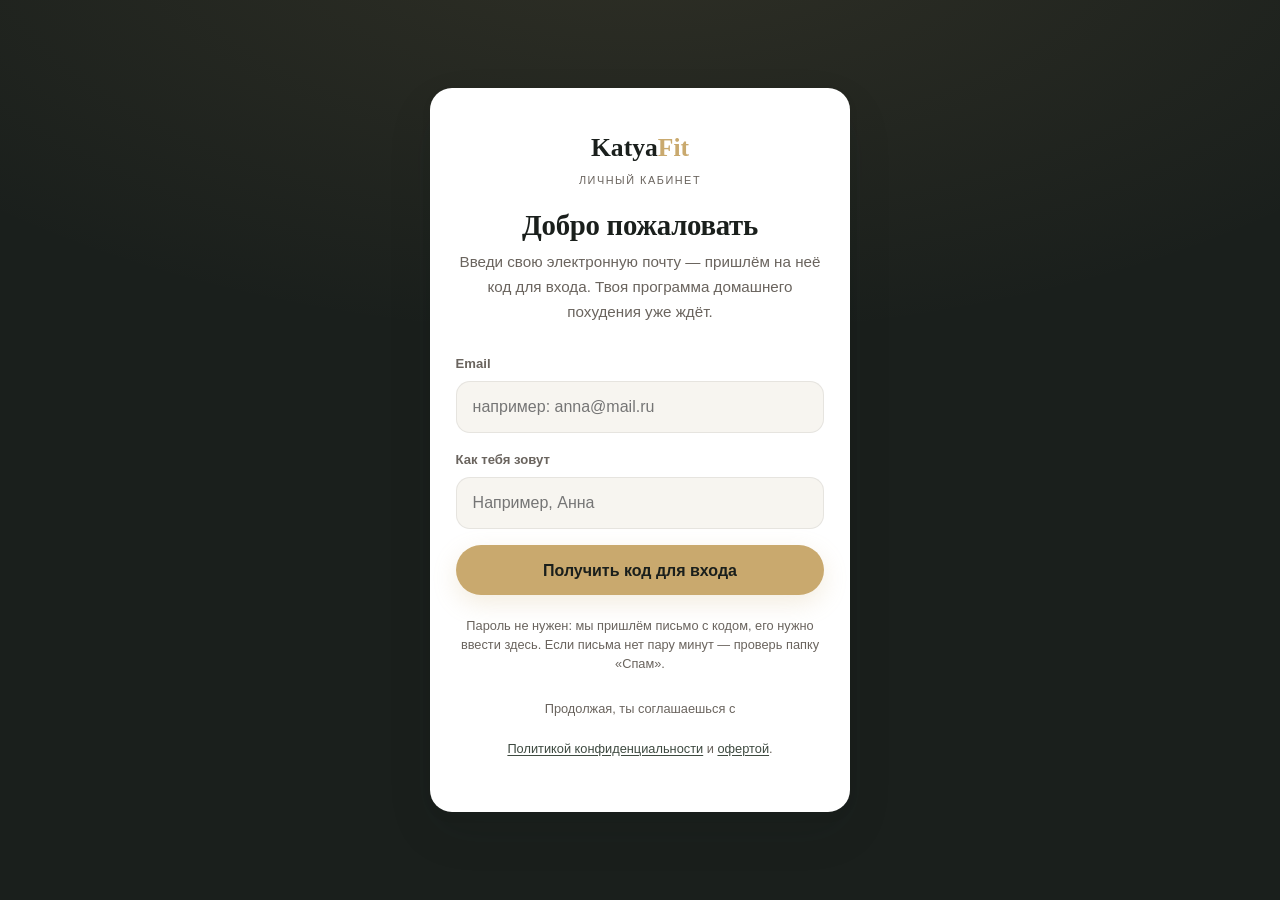
==== commit 7171e78b: "Deploy cabinet from 159b928" ====
--- a/dashboard.html
+++ b/dashboard.html
@@ -6,12 +6,12 @@
     <!-- Безопасность: при переезде на GitHub Pages пропали HTTP-заголовки CF (свои там нельзя) -> максимум возвращаем мета-тегами + фрейм-бастером. Детали: docs/МИГРАЦИЯ-ХОСТИНГА.md §13.1 -->
     <meta http-equiv="Content-Security-Policy" content="default-src 'self'; script-src 'self' 'unsafe-inline'; style-src 'self' https://fonts.googleapis.com 'unsafe-inline'; font-src 'self' https://fonts.gstatic.com; img-src 'self' data: blob: https://sxktnpupxcslzjrhisyw.supabase.co; connect-src 'self' https://sxktnpupxcslzjrhisyw.supabase.co wss://sxktnpupxcslzjrhisyw.supabase.co https://*.ingest.de.sentry.io; frame-ancestors 'none'; base-uri 'self'; form-action 'self'; object-src 'none'">
     <meta name="referrer" content="strict-origin-when-cross-origin">
-    <script src="js/frame-buster.js?v=0.6.73"></script>
+    <script src="js/frame-buster.js?v=0.6.82"></script>
     <meta name="robots" content="noindex, nofollow">
     <meta name="theme-color" content="#1a1f1c">
-    <link rel="icon" href="favicon.svg?v=0.6.73" type="image/svg+xml">
-    <link rel="apple-touch-icon" href="apple-touch-icon.png?v=0.6.73">
-    <link rel="manifest" href="manifest.webmanifest?v=0.6.73">
+    <link rel="icon" href="favicon.svg?v=0.6.82" type="image/svg+xml">
+    <link rel="apple-touch-icon" href="apple-touch-icon.png?v=0.6.82">
+    <link rel="manifest" href="manifest.webmanifest?v=0.6.82">
     <meta name="mobile-web-app-capable" content="yes">
     <meta name="apple-mobile-web-app-capable" content="yes">
     <meta name="apple-mobile-web-app-status-bar-style" content="black-translucent">
@@ -20,8 +20,8 @@
     <link rel="preconnect" href="https://fonts.googleapis.com">
     <link rel="preconnect" href="https://fonts.gstatic.com" crossorigin>
     <link href="https://fonts.googleapis.com/css2?family=Cormorant+Garamond:wght@600;700&family=Inter:wght@300;400;500;600;700&family=Plus+Jakarta+Sans:wght@500;600;700&display=swap" rel="stylesheet">
-    <link rel="stylesheet" href="css/tokens.css?v=0.6.73">
-    <link rel="stylesheet" href="css/cabinet.css?v=0.6.73">
+    <link rel="stylesheet" href="css/tokens.css?v=0.6.82">
+    <link rel="stylesheet" href="css/cabinet.css?v=0.6.82">
 </head>
 <body>
     <header class="topbar">
@@ -53,7 +53,7 @@
                     <div class="progress-bar"><div class="progress-bar__fill" data-progress-fill style="width:0%"></div></div>
                     <div class="progress-stats">
                         <div class="stat"><b data-stat-done>0</b>дней пройдено</div>
-                        <div class="stat"><b data-stat-workouts>0/12</b>тренировок</div>
+                        <div class="stat" data-stat-cell><b data-stat-workouts>0/12</b>тренировок</div>
                     </div>
                 </div>
             </section>
@@ -123,7 +123,7 @@
                     <input type="checkbox" data-consent-input>
                     <span>Даю согласие на обработку персональных данных (в т.ч. возраст, рост, вес, фото)
                         согласно <a href="privacy.html" target="_blank" rel="noopener">Политике конфиденциальности</a>
-                        и принимаю условия <a href="oferta.html" target="_blank" rel="noopener">оферты</a>.</span>
+                        и принимаю условия <a href="https://katyafit.ru/oferta.html" target="_blank" rel="noopener">оферты</a>.</span>
                 </label>
                 <div class="sheet-actions">
                     <button type="submit" class="btn btn--gold btn--block">Сохранить замеры</button>
@@ -159,14 +159,15 @@
         </div>
     </div>
 
-    <script src="js/vendor/supabase.js?v=0.6.73"></script>
-    <script src="js/vendor/sentry.js?v=0.6.73"></script>
-    <script src="js/sentry-init.js?v=0.6.73"></script>
-    <script src="js/supabase.js?v=0.6.73"></script>
-    <script src="js/error-report.js?v=0.6.73"></script>
-    <script src="js/program-data.js?v=0.6.73"></script>
-    <script src="js/nutrition-data.js?v=0.6.73"></script>
-    <script src="js/app.js?v=0.6.73"></script>
+    <script src="js/vendor/supabase.js?v=0.6.82"></script>
+    <script src="js/vendor/sentry.js?v=0.6.82"></script>
+    <script src="js/sentry-init.js?v=0.6.82"></script>
+    <script src="js/supabase.js?v=0.6.82"></script>
+    <script src="js/error-report.js?v=0.6.82"></script>
+    <script src="js/program-data.js?v=0.6.82"></script>
+    <script src="js/nutrition-scale.js?v=0.6.82"></script>
+    <script src="js/nutrition-data.js?v=0.6.82"></script>
+    <script src="js/app.js?v=0.6.82"></script>
     <script>
         (async () => {
             if (!(await requireAuth())) return;
@@ -179,15 +180,18 @@
             function renderTier() {
                 const slot = document.querySelector('[data-tier-slot]');
                 if (!slot) return;
+                // Иконки линейные (правило проекта): подарок — пробный, тарелка — «Питание».
+                const IC_GIFT = '<svg class="tier-note__ic" viewBox="0 0 24 24" fill="none" stroke="currentColor" stroke-width="1.8" stroke-linecap="round" stroke-linejoin="round"><rect x="3.5" y="9.5" width="17" height="11" rx="2"/><path d="M2.5 9.5h19M12 9.5v11"/><path d="M12 9.5S10.6 4 8.4 4a2 2 0 0 0 0 4c2.2 0 3.6 1.5 3.6 1.5zM12 9.5S13.4 4 15.6 4a2 2 0 0 1 0 4c-2.2 0-3.6 1.5-3.6 1.5z"/></svg>';
+                const IC_PLATE = '<svg class="tier-note__ic" viewBox="0 0 24 24" fill="none" stroke="currentColor" stroke-width="1.8" stroke-linecap="round" stroke-linejoin="round"><path d="M5 3v6.5a2.5 2.5 0 0 0 2.5 2.5A2.5 2.5 0 0 0 10 9.5V3"/><path d="M7.5 12v9"/><path d="M16.5 21V3"/><path d="M16.5 3c2 1 2 6 0 7.5"/></svg>';
                 let html = '';
                 if (KF.tier === 'trial' && !KF.atTrialWall()) {
                     html = '<div class="tier-note">' +
-                        '<span>🎁 <b>Пробный доступ</b> — открыты первые дни программы.</span>' +
-                        '<a href="' + KF_UPGRADE_URL + '" target="_blank" rel="noopener">Открыть всю программу →</a></div>';
+                        '<span>' + IC_GIFT + '<b>Пробный доступ</b> — открыты первые дни. Тренировки и питание на все 28 дней — в полной программе.</span>' +
+                        '<a href="' + KF_UPGRADE_URL + '" target="_blank" rel="noopener">Купить полный доступ →</a></div>';
                 } else if (KF.tier === 'nutrition') {
                     html = '<div class="tier-note">' +
-                        '<span>🥗 Тариф <b>«Питание»</b> — тренировки доступны в полном.</span>' +
-                        '<a href="' + KF_UPGRADE_URL + '" target="_blank" rel="noopener">Добавить тренировки →</a></div>';
+                        '<span>' + IC_PLATE + 'Тариф <b>«Питание»</b> — видео-тренировки Кати в него не входят.</span>' +
+                        '<a href="' + KF_UPGRADE_URL + '" target="_blank" rel="noopener">Купить тренировки →</a></div>';
                 }
                 slot.innerHTML = html;
             }
@@ -220,11 +224,12 @@
                 }
                 // Пробный пройден до конца → «стена» с предложением открыть полный доступ.
                 if (KF.atTrialWall()) {
+                    const IC_UNLOCK = '<svg class="ic-lg" viewBox="0 0 24 24" fill="none" stroke="currentColor" stroke-width="1.6" stroke-linecap="round" stroke-linejoin="round"><rect x="4.5" y="10.5" width="15" height="10" rx="2.5"/><path d="M8 10.5V7.6a4 4 0 0 1 7.7-1.5"/><path d="M12 14.2v2.6"/></svg>';
                     slot.innerHTML =
-                        '<div class="upsell-card"><div class="emo">🚀</div>' +
+                        '<div class="upsell-card">' + IC_UNLOCK +
                         '<h2>Пробные дни пройдены!</h2>' +
-                        '<p>Ты попробовала программу. Дальше — все 28 дней с тренировками и питанием.</p>' +
-                        '<a class="btn btn--gold btn--block" href="' + KF_UPGRADE_URL + '" target="_blank" rel="noopener">Открыть полный доступ</a></div>';
+                        '<p>Ты попробовала программу. Дальше — все 28 дней: видео-тренировки Кати и питание на каждый день.</p>' +
+                        '<a class="btn btn--gold btn--block" href="' + KF_UPGRADE_URL + '" target="_blank" rel="noopener">Купить полный доступ</a></div>';
                     return;
                 }
                 const n = KF.activeDay();
@@ -238,7 +243,14 @@
                 ]);
                 const meta = TYPE_META[(d && d.type) || PROGRAM[n - 1].type];
                 const title = (d && d.title) || ('День ' + n);
-                const metaText = (d && d.type === 'workout' && d.workout) ? (meta.tag + ' · ' + escapeHtml(d.workout.dur)) : meta.tag;
+                // На тарифе «питание» тренировка под замком — не обещаем её в карточке
+                // («Тренировка · 28 мин» вело бы к запертому блоку), показываем то, что открыто.
+                // Тренировочный день определяем по ТИПУ: контент workout может не
+                // прийти вовсе, если тренировки не входят в тариф (0027).
+                const isWorkoutDay = !!(d && d.type === 'workout');
+                const metaText = isWorkoutDay
+                    ? (KF.showsWorkouts(n) && d.workout ? meta.tag + ' · ' + escapeHtml(d.workout.dur) : 'План питания на день')
+                    : meta.tag;
                 // Ничего ещё не пройдено → «Начинаем», иначе «Продолжаем».
                 const fresh = KF.completedCount() === 0;
                 slot.innerHTML =
@@ -255,7 +267,21 @@
                 document.querySelector('[data-progress-done]').textContent = done;
                 document.querySelector('[data-progress-fill]').style.width = (done / 28 * 100) + '%';
                 document.querySelector('[data-stat-done]').textContent = done;
-                document.querySelector('[data-stat-workouts]').textContent = KF.workoutsCompleted() + '/12';
+                // Плитка тренировок. Счётчик «N/12» честен только на полном тарифе:
+                // «питание» тренировок не делает вовсе (цифра врала бы — считались дни
+                // типа workout, пройденные одним питанием), пробный получает лишь 2 из 12.
+                // На неполных тарифах вместо цифры — допродажа: замок + ссылка на полный.
+                const cell = document.querySelector('[data-stat-cell]');
+                if (!cell) return;
+                if (KF.showsWorkouts() && KF.tier !== 'trial') {
+                    cell.outerHTML = '<div class="stat" data-stat-cell><b data-stat-workouts>' +
+                        KF.workoutsCompleted() + '/12</b>тренировок</div>';
+                } else {
+                    const LOCK = '<svg viewBox="0 0 24 24" fill="none" stroke="currentColor" stroke-width="1.8" stroke-linecap="round" stroke-linejoin="round"><rect x="5.5" y="10.5" width="13" height="9" rx="2"/><path d="M8.2 10.5V8a3.8 3.8 0 0 1 7.6 0v2.5"/></svg>';
+                    cell.outerHTML = '<a class="stat stat--lock" data-stat-cell href="' + KF_UPGRADE_URL + '" target="_blank" rel="noopener">' +
+                        '<b>' + LOCK + '</b>тренировки' +
+                        '<span class="stat__cta">' + (KF.tier === 'trial' ? 'Открыть все →' : 'Добавить →') + '</span></a>';
+                }
             }
 
             function renderWeeks() {
@@ -514,7 +540,7 @@
                 host.appendChild(track);
 
                 // Списки покупок требуют данных питания (сервер, тарифный замок,
-                // ?v=0.6.73). Грузим ПОСЛЕ отрисовки календаря — сеть не держит
+                // ?v=0.6.82). Грузим ПОСЛЕ отрисовки календаря — сеть не держит
                 // сетку (урок 0.6.60) — и наполняем шторки недель. Сбой/таймаут
                 // загрузки → списки просто не появятся (мягкая деградация).
                 KF.loadNutrition({ days: 'all', reference: true }).then(() => {
@@ -819,7 +845,7 @@
                         '</div>';
                     }).join('');
                     return '<div class="measure-compare">' +
-                        '<div class="measure-compare__head"><span class="measure-compare__emo">📊</span>' +
+                        '<div class="measure-compare__head"><span class="measure-compare__emo"><svg viewBox="0 0 24 24" fill="none" stroke="currentColor" stroke-width="1.8" stroke-linecap="round" stroke-linejoin="round"><path d="M4 20V4"/><path d="M4 20h16"/><path d="M8.5 20v-5.5M13 20V9.5M17.5 20v-8"/></svg></span>' +
                             '<div><h3>Твой результат за 28 дней</h3><p>Сравнение замеров до и после.</p></div></div>' +
                         headline +
                         photos +
--- a/css/cabinet.css
+++ b/css/cabinet.css
@@ -87,7 +87,9 @@
     padding: 0.7rem 0; padding-top: calc(0.7rem + env(safe-area-inset-top));
 }
 .topbar__inner { display: flex; align-items: center; justify-content: space-between; gap: 0.8rem; }
-.brand { display: flex; align-items: baseline; gap: 0.5rem; color: var(--text-on-dark); }
+.brand { display: flex; align-items: baseline; gap: 0.5rem; color: var(--text-on-dark); position: relative; }
+/* Логотип в шапке — ссылка на главную: вид прежний, тап-зона добрана до 48px. */
+a.brand::after { content: ''; position: absolute; inset: -8px -6px; }
 .brand__logo { font-family: var(--font-display); font-weight: 700; font-size: 1.3rem; }
 .brand__logo b { color: var(--gold); }
 .brand__sub { font-size: 0.68rem; letter-spacing: 0.14em; text-transform: uppercase; color: var(--text-on-dark-muted); }
@@ -130,6 +132,10 @@
 .field input:focus { outline: none; border-color: var(--gold); background: var(--bg-pure); box-shadow: 0 0 0 4px var(--gold-soft); }
 .auth-note { font-size: 0.8rem; color: var(--text-muted); margin-top: 1.3rem; line-height: 1.5; }
 .auth-note a { color: var(--sage-medium); text-decoration: underline; text-underline-offset: 2px; }
+/* Строка согласия: ссылки внутри абзаца нельзя раздуть до 48px, не порвав текст —
+   даём им вертикальный запас и разводим строки, чтобы зоны не налезали друг на друга. */
+.auth-note--legal { line-height: 2.3; }
+.auth-note--legal a { display: inline-block; padding: 10px 0; }
 @media (hover: hover) { .auth-note a:hover { color: var(--gold-hover); } }
 .auth-msg { font-size: 0.9rem; color: var(--sage-medium); background: var(--sage-soft); border-radius: 14px; padding: 0.9rem 1rem; margin-top: 1.2rem; line-height: 1.5; }
 .auth-msg b { color: var(--text-main); }
@@ -163,6 +169,13 @@
 .progress-stats { display: flex; gap: 1.6rem; margin-top: 1rem; }
 .progress-stats .stat { font-size: 0.82rem; color: var(--text-muted); }
 .progress-stats .stat b { display: block; font-family: var(--font-display); font-size: 1.6rem; color: var(--text-main); line-height: 1; margin-bottom: 0.15rem; }
+/* Плитка тренировок у неполных тарифов: вместо цифры (она врала бы) — замок и
+   ссылка на покупку. Вся плитка — тап-зона, поэтому min-height 48px. */
+.progress-stats .stat--lock { display: block; min-height: 48px; }
+.progress-stats .stat--lock b { display: flex; align-items: center; height: 1.6rem; margin-bottom: 0.2rem; }
+.progress-stats .stat--lock b svg { width: 26px; height: 26px; color: var(--gold-hover); }
+.progress-stats .stat__cta { display: block; margin-top: 0.15rem; color: var(--gold-hover); font-weight: 700; }
+@media (hover: hover) { .progress-stats .stat--lock:hover .stat__cta { text-decoration: underline; } }
 @media (min-width: 720px) {
     .dash { padding: 2.2rem 0 4rem; }
     .dash-hero { display: flex; align-items: center; justify-content: space-between; gap: 2rem; padding: 2rem; }
@@ -437,13 +450,16 @@
     gap: 0.4rem 1rem; background: var(--gold-soft); border-radius: 14px;
     padding: 0.85rem 1.1rem; margin-bottom: 1.2rem; font-size: 0.9rem; color: var(--text-main);
 }
-.tier-note a { color: var(--gold-hover); font-weight: 700; white-space: nowrap; }
+.tier-note a { color: var(--gold-hover); font-weight: 700; white-space: nowrap; min-height: 44px; display: inline-flex; align-items: center; }
 @media (hover: hover) { .tier-note a:hover { text-decoration: underline; } }
+.tier-note__ic { width: 20px; height: 20px; vertical-align: -4px; margin-right: 0.4rem; color: var(--gold-hover); }
+/* Крупная линейная иконка вместо эмодзи в карточках-заглушках */
+.ic-lg { width: 40px; height: 40px; display: block; margin: 0 auto; color: var(--gold-hover); }
 .upsell-card {
     background: var(--bg-pure); border: 1.5px solid var(--gold-soft); border-radius: 20px;
     padding: 1.8rem 1.5rem; text-align: center; margin-bottom: 1.8rem; box-shadow: var(--shadow-card);
 }
-.upsell-card .emo { font-size: 2.4rem; }
+.upsell-card .ic-lg { width: 44px; height: 44px; }
 .upsell-card h2 { font-size: 1.5rem; margin: 0.4rem 0 0.3rem; }
 .upsell-card p { font-size: 0.95rem; color: var(--text-muted); margin-bottom: 1.2rem; }
 .pending-emo { font-size: 2.8rem; margin-top: 0.6rem; }
@@ -458,7 +474,9 @@
 /* ─── Страница дня ───────────────────────────────────────── */
 .day-page { padding: 1.2rem 0 3rem; }
 .day-page.has-cta { padding-bottom: 110px; }
-.back-link { display: inline-flex; align-items: center; gap: 0.4rem; color: var(--text-muted); font-size: 0.92rem; margin-bottom: 1rem; min-height: 32px; }
+.back-link { display: inline-flex; align-items: center; gap: 0.4rem; color: var(--text-muted); font-size: 0.92rem; margin-bottom: 1rem; min-height: 32px; position: relative; }
+/* Вид тот же (32px), тап-зона добрана невидимым ::after до 44px. */
+.back-link::after { content: ''; position: absolute; inset: -6px -10px; }
 @media (hover: hover) { .back-link:hover { color: var(--gold-hover); } }
 .day-header { margin-bottom: 1.4rem; }
 .day-header__eyebrow { font-size: 0.74rem; letter-spacing: 0.13em; text-transform: uppercase; color: var(--gold-hover); margin-bottom: 0.5rem; font-weight: 700; }
@@ -486,7 +504,7 @@
 /* Заглушка, пока реального видео ещё нет (Фаза 1) */
 .video-frame--soon { display: grid; place-items: center; background: linear-gradient(135deg, var(--sage-deep), var(--bg-elevated)); }
 .video-soon { text-align: center; color: var(--text-on-dark-muted); padding: 1rem; }
-.video-soon .emo { font-size: 2rem; display: block; margin-bottom: 0.4rem; }
+.video-soon .ic-lg { color: var(--text-on-dark-muted); margin-bottom: 0.5rem; }
 .video-soon p { font-size: 0.92rem; }
 
 /* План питания */
@@ -529,6 +547,14 @@
 .tag--treat { background: var(--gold-soft); color: var(--gold-hover); }
 .tag--cheat { background: var(--danger-soft); color: var(--danger); }
 .tag--diy { background: var(--sage-soft); color: var(--sage-medium); }
+/* Приём, добавленный под личную норму (порции не вместили) */
+.tag--extra { background: var(--sage-soft); color: var(--sage-medium); }
+
+/* Отметка «порции пересчитаны под твою норму» — под плашкой бюджета дня */
+.nutri-personal { display: flex; align-items: flex-start; gap: 0.5rem; margin: -0.35rem 0 0.5rem;
+    padding: 0.6rem 0.75rem; border-radius: 12px; background: var(--sage-soft);
+    font-size: 0.8rem; line-height: 1.35; color: var(--sage-medium); }
+.nutri-personal svg { width: 15px; height: 15px; flex: 0 0 auto; margin-top: 0.12rem; }
 
 /* Б/Ж/У + ккал приёма пищи */
 .meal__body p { color: var(--text-main); }
@@ -543,7 +569,7 @@
 .macros--free { margin-top: 0.5rem; font-size: 0.78rem; font-style: italic; color: var(--text-muted); }
 
 /* «Собери по Конструктору ↓» — кнопка прыжка к таблицам (дни свободной сборки) */
-.con-jump { margin-top: 0.55rem; display: inline-flex; align-items: center; gap: 0.3rem; min-height: 40px;
+.con-jump { margin-top: 0.55rem; display: inline-flex; align-items: center; gap: 0.3rem; min-height: 48px;
     background: var(--sage-soft); color: var(--sage-medium); border: 1px solid var(--sage); border-radius: 10px;
     padding: 0.4rem 0.75rem; font-family: var(--font-ui); font-size: 0.78rem; font-weight: 700; cursor: pointer; transition: var(--transition); }
 .con-jump:active { background: var(--champagne); }
@@ -669,6 +695,7 @@
 .meal-acc--treat { border-color: var(--champagne); }
 .meal-acc--cheat { border-color: var(--danger); background: var(--danger-soft); }
 .meal-acc--diy { border-style: dashed; }
+.meal-acc--extra { border-color: var(--sage); }
 .meal-sum { list-style: none; cursor: pointer; position: relative; display: flex; align-items: center;
     justify-content: space-between; gap: 0.6rem; padding: 0.95rem 2.3rem 0.95rem 1rem; min-height: 60px; }
 .meal-sum::-webkit-details-marker { display: none; }
@@ -678,9 +705,15 @@
 .meal-acc[open] .meal-sum::after { top: calc(50% - 3px); transform: rotate(-135deg); }
 /* Слот — единственный текст свёрнутой строки: крупно, фирменным шрифтом
    (названия блюд из свёрнутого вида убраны — обрезались, просьба владельца) */
-.meal-sum__when { flex: 1; min-width: 0; font-family: var(--font-display); font-weight: 600;
+/* min-width: max-content — слот не сжимается уже своего текста. Без этого
+   длинный бейдж («для тебя» у добавочного приёма) съедал ширину, и «Второй
+   завтрак» вылезал поверх мета-блока. */
+.meal-sum__when { flex: 1; min-width: max-content; font-family: var(--font-display); font-weight: 600;
     font-size: 1.22rem; line-height: 1.15; color: var(--text-main); }
-.meal-sum__meta { display: flex; align-items: center; flex: none; gap: 0.4rem; }
+/* Мета переносится, если строка не помещается: лучше ккал со второй строки,
+   чем наложение текста. */
+.meal-sum__meta { display: flex; align-items: center; justify-content: flex-end;
+    flex: 0 1 auto; flex-wrap: wrap; gap: 0.4rem; }
 .meal-sum__tag { font-size: 0.62rem; font-weight: 700; text-transform: uppercase; letter-spacing: 0.03em;
     padding: 0.2rem 0.45rem; border-radius: 999px; }
 .meal-sum__k { font-size: 0.82rem; font-weight: 700; color: var(--gold-hover); }
@@ -845,6 +878,8 @@
 .sheet-overlay.open .sheet { transform: translateY(0); }
 .sheet__grab { width: 42px; height: 4px; border-radius: 2px; background: var(--border-color); margin: 0 auto 1rem; }
 .sheet__close { position: absolute; top: 1rem; right: 1.1rem; width: 34px; height: 34px; border: none; background: var(--bg-milk); border-radius: 50%; font-size: 1.1rem; color: var(--text-muted); cursor: pointer; }
+/* Кружок остаётся 34px (так задумано визуально), нажимается зона 48px. */
+.sheet__close::after { content: ''; position: absolute; inset: -7px; border-radius: 50%; }
 .sheet h2 { font-size: 1.5rem; margin-bottom: 0.4rem; }
 .sheet > p, .sheet .sheet-sub { color: var(--text-muted); font-size: 0.92rem; margin-bottom: 0.4rem; }
 .sheet-step { animation: sheetFade 0.3s ease; }
@@ -942,7 +977,7 @@
 .photo-drop .ph-change { position: absolute; bottom: 8px; right: 8px; background: rgba(26,31,28,0.78); color: #fff; font-size: 0.74rem; font-weight: 600; padding: 0.35rem 0.7rem; border-radius: 999px; display: none; }
 .photo-drop.has-photo .ph-change { display: block; }
 .sheet-actions { margin-top: 1.3rem; display: grid; gap: 0.6rem; }
-.sheet-skip { text-align: center; font-size: 0.85rem; color: var(--text-muted); background: none; border: none; cursor: pointer; padding: 0.5rem;
+.sheet-skip { text-align: center; font-size: 0.85rem; color: var(--text-muted); background: none; border: none; cursor: pointer; padding: 0.5rem; min-height: 44px;
     text-decoration: underline; text-underline-offset: 3px; /* видно, что кликабельно */ }
 
 /* Поздравление */
@@ -1037,7 +1072,7 @@
     padding: 0.35rem 0.8rem; font-size: 0.82rem; color: var(--text-muted);
 }
 .measure-val b { color: var(--text-main); font-weight: 700; }
-.measure-edit { background: none; border: none; color: var(--gold-hover); font-weight: 600; font-size: 0.85rem; cursor: pointer; padding: 0.4rem 0; }
+.measure-edit { background: none; border: none; color: var(--gold-hover); font-weight: 600; font-size: 0.85rem; cursor: pointer; padding: 0.4rem 0; min-height: 44px; }
 @media (hover: hover) { .measure-edit:hover { color: var(--gold); } }
 
 /* Тонкая ссылка «добавить замеры», если предложение отложено */
@@ -1088,7 +1123,8 @@
     padding: 1.45rem 1.35rem; margin-bottom: 1.4rem; box-shadow: var(--shadow-card);
 }
 .measure-compare__head { display: flex; align-items: center; gap: 0.7rem; margin-bottom: 1rem; }
-.measure-compare__emo { font-size: 1.9rem; line-height: 1; }
+.measure-compare__emo { line-height: 1; }
+.measure-compare__emo svg { width: 30px; height: 30px; display: block; color: var(--gold-hover); }
 .measure-compare__head h3 { font-family: var(--font-display); font-size: 1.4rem; line-height: 1.1; }
 .measure-compare__head p { font-size: 0.84rem; color: var(--text-muted); margin-top: 0.1rem; }
 .mc-headline { display: flex; gap: 0.6rem; flex-wrap: wrap; margin-bottom: 1rem; }
@@ -1209,7 +1245,10 @@
 @media (hover: hover) { .legal-page a:hover { color: var(--gold-hover); } }
 
 /* Бюджет дня (day.html): ссылка «изменить активность» */
-.nutri-norm__edit { color: var(--gold-hover); text-decoration: underline; white-space: nowrap; }
+/* Ссылка «изменить» — визуально мелкая строчная, но тап-зона ≥44px
+   (невидимый ::after, как у «Выйти» в шапке): пальцем в 54×14 не попасть. */
+.nutri-norm__edit { color: var(--gold-hover); text-decoration: underline; white-space: nowrap; position: relative; }
+.nutri-norm__edit::after { content: ''; position: absolute; inset: -15px -10px; }
 
 @media (prefers-reduced-motion: reduce) {
     *, *::before, *::after { animation-duration: 0.01ms !important; transition-duration: 0.01ms !important; }
